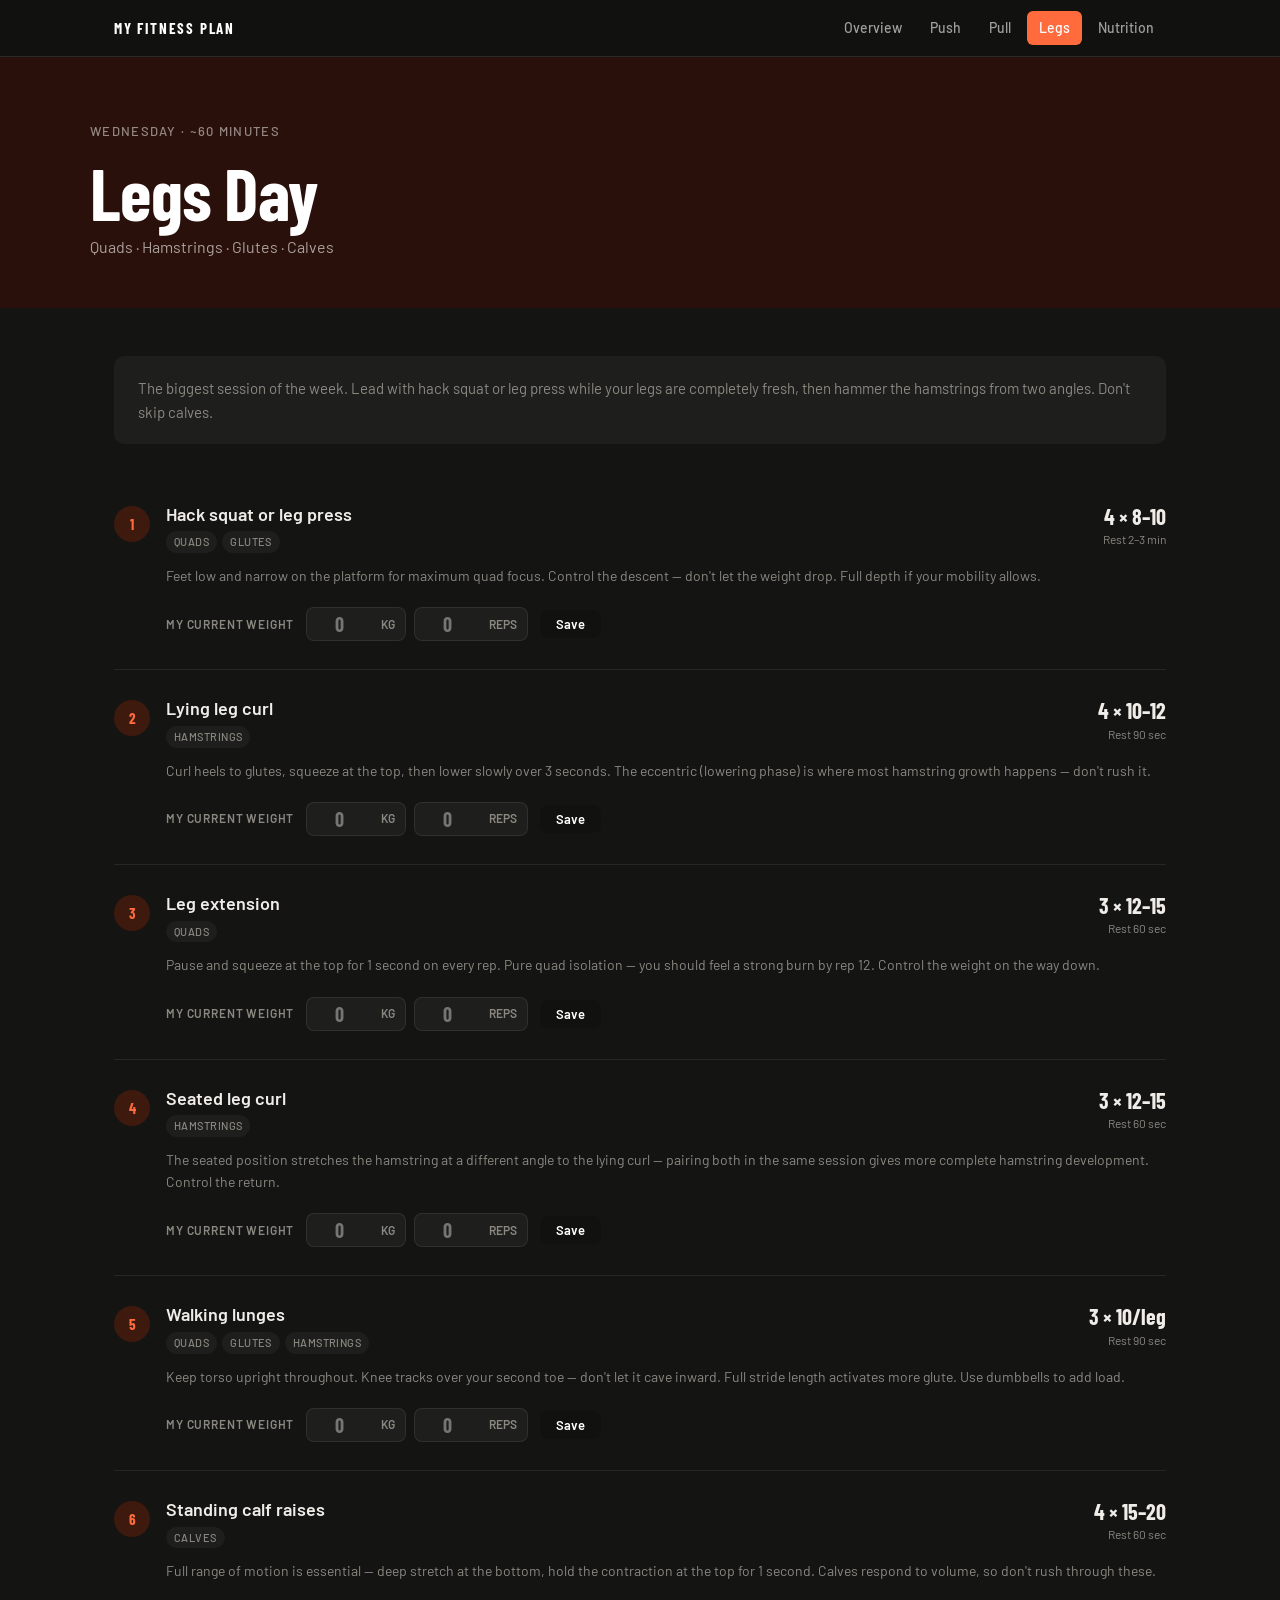
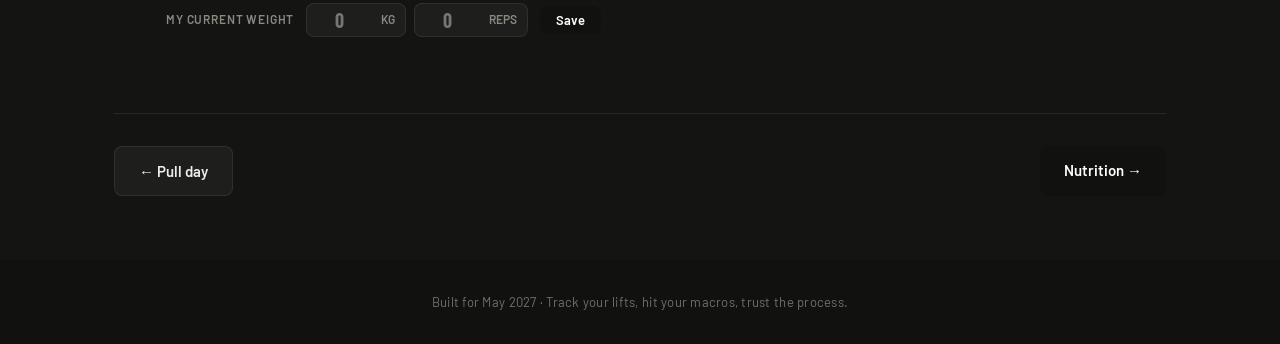
==== legs.html @ 2ee23603 "Add files via upload" ====
<!DOCTYPE html>
<html lang="en">
<head>
  <meta charset="UTF-8" />
  <meta name="viewport" content="width=device-width, initial-scale=1.0" />
  <title>Legs Day — Wednesday</title>
  <link rel="preconnect" href="https://fonts.googleapis.com" />
  <link rel="preconnect" href="https://fonts.gstatic.com" crossorigin />
  <link href="https://fonts.googleapis.com/css2?family=Barlow:wght@400;500;600&family=Barlow+Condensed:wght@600;700&display=swap" rel="stylesheet" />
  <link rel="stylesheet" href="style.css" />
</head>
<body>

  <nav class="nav">
    <div class="nav-inner">
      <span class="nav-logo">MY FITNESS PLAN</span>
      <div class="nav-links">
        <a href="index.html" class="nav-link">Overview</a>
        <a href="push.html" class="nav-link push">Push</a>
        <a href="pull.html" class="nav-link pull">Pull</a>
        <a href="legs.html" class="nav-link legs active">Legs</a>
        <a href="nutrition.html" class="nav-link">Nutrition</a>
      </div>
      <button class="hamburger" onclick="toggleMenu()" aria-label="Toggle menu">&#9776;</button>
    </div>
    <div class="mobile-menu" id="mobileMenu">
      <a href="index.html" class="mobile-link">Overview</a>
      <a href="push.html" class="mobile-link push">Push — Monday</a>
      <a href="pull.html" class="mobile-link pull">Pull — Tuesday</a>
      <a href="legs.html" class="mobile-link legs active">Legs — Wednesday</a>
      <a href="nutrition.html" class="mobile-link">Nutrition</a>
    </div>
  </nav>

  <header class="workout-hero workout-hero--legs">
    <div class="hero-inner">
      <p class="hero-eyebrow">Wednesday · ~60 minutes</p>
      <h1 class="hero-title">Legs Day</h1>
      <p class="hero-sub">Quads · Hamstrings · Glutes · Calves</p>
    </div>
  </header>

  <main class="main">
    <div class="workout-intro">
      <p>The biggest session of the week. Lead with hack squat or leg press while your legs are completely fresh, then hammer the hamstrings from two angles. Don't skip calves.</p>
    </div>

    <div class="exercise-list">

      <div class="exercise">
        <div class="exercise-header">
          <div class="ex-left">
            <span class="ex-num ex-num--legs">1</span>
            <div>
              <h3 class="ex-name">Hack squat or leg press</h3>
              <div class="ex-muscles">
                <span class="muscle-tag">quads</span>
                <span class="muscle-tag">glutes</span>
              </div>
            </div>
          </div>
          <div class="ex-sets-info">
            <span class="ex-sets">4 × 8–10</span>
            <span class="ex-rest">Rest 2–3 min</span>
          </div>
        </div>
        <p class="ex-tip">Feet low and narrow on the platform for maximum quad focus. Control the descent — don't let the weight drop. Full depth if your mobility allows.</p>
        <div class="ex-tracker">
          <label class="tracker-label">My current weight</label>
          <div class="tracker-inputs">
            <div class="tracker-field">
              <input type="number" class="tracker-input" id="legs-1-weight" placeholder="0" min="0" step="5" />
              <span class="tracker-unit">kg</span>
            </div>
            <div class="tracker-field">
              <input type="number" class="tracker-input" id="legs-1-reps" placeholder="0" min="0" max="20" />
              <span class="tracker-unit">reps</span>
            </div>
          </div>
          <button class="save-btn save-btn--legs" onclick="saveExercise('legs-1')">Save</button>
          <span class="save-confirm" id="legs-1-confirm">Saved ✓</span>
        </div>
      </div>

      <div class="exercise">
        <div class="exercise-header">
          <div class="ex-left">
            <span class="ex-num ex-num--legs">2</span>
            <div>
              <h3 class="ex-name">Lying leg curl</h3>
              <div class="ex-muscles">
                <span class="muscle-tag">hamstrings</span>
              </div>
            </div>
          </div>
          <div class="ex-sets-info">
            <span class="ex-sets">4 × 10–12</span>
            <span class="ex-rest">Rest 90 sec</span>
          </div>
        </div>
        <p class="ex-tip">Curl heels to glutes, squeeze at the top, then lower slowly over 3 seconds. The eccentric (lowering phase) is where most hamstring growth happens — don't rush it.</p>
        <div class="ex-tracker">
          <label class="tracker-label">My current weight</label>
          <div class="tracker-inputs">
            <div class="tracker-field">
              <input type="number" class="tracker-input" id="legs-2-weight" placeholder="0" min="0" step="2.5" />
              <span class="tracker-unit">kg</span>
            </div>
            <div class="tracker-field">
              <input type="number" class="tracker-input" id="legs-2-reps" placeholder="0" min="0" max="20" />
              <span class="tracker-unit">reps</span>
            </div>
          </div>
          <button class="save-btn save-btn--legs" onclick="saveExercise('legs-2')">Save</button>
          <span class="save-confirm" id="legs-2-confirm">Saved ✓</span>
        </div>
      </div>

      <div class="exercise">
        <div class="exercise-header">
          <div class="ex-left">
            <span class="ex-num ex-num--legs">3</span>
            <div>
              <h3 class="ex-name">Leg extension</h3>
              <div class="ex-muscles">
                <span class="muscle-tag">quads</span>
              </div>
            </div>
          </div>
          <div class="ex-sets-info">
            <span class="ex-sets">3 × 12–15</span>
            <span class="ex-rest">Rest 60 sec</span>
          </div>
        </div>
        <p class="ex-tip">Pause and squeeze at the top for 1 second on every rep. Pure quad isolation — you should feel a strong burn by rep 12. Control the weight on the way down.</p>
        <div class="ex-tracker">
          <label class="tracker-label">My current weight</label>
          <div class="tracker-inputs">
            <div class="tracker-field">
              <input type="number" class="tracker-input" id="legs-3-weight" placeholder="0" min="0" step="2.5" />
              <span class="tracker-unit">kg</span>
            </div>
            <div class="tracker-field">
              <input type="number" class="tracker-input" id="legs-3-reps" placeholder="0" min="0" max="20" />
              <span class="tracker-unit">reps</span>
            </div>
          </div>
          <button class="save-btn save-btn--legs" onclick="saveExercise('legs-3')">Save</button>
          <span class="save-confirm" id="legs-3-confirm">Saved ✓</span>
        </div>
      </div>

      <div class="exercise">
        <div class="exercise-header">
          <div class="ex-left">
            <span class="ex-num ex-num--legs">4</span>
            <div>
              <h3 class="ex-name">Seated leg curl</h3>
              <div class="ex-muscles">
                <span class="muscle-tag">hamstrings</span>
              </div>
            </div>
          </div>
          <div class="ex-sets-info">
            <span class="ex-sets">3 × 12–15</span>
            <span class="ex-rest">Rest 60 sec</span>
          </div>
        </div>
        <p class="ex-tip">The seated position stretches the hamstring at a different angle to the lying curl — pairing both in the same session gives more complete hamstring development. Control the return.</p>
        <div class="ex-tracker">
          <label class="tracker-label">My current weight</label>
          <div class="tracker-inputs">
            <div class="tracker-field">
              <input type="number" class="tracker-input" id="legs-4-weight" placeholder="0" min="0" step="2.5" />
              <span class="tracker-unit">kg</span>
            </div>
            <div class="tracker-field">
              <input type="number" class="tracker-input" id="legs-4-reps" placeholder="0" min="0" max="20" />
              <span class="tracker-unit">reps</span>
            </div>
          </div>
          <button class="save-btn save-btn--legs" onclick="saveExercise('legs-4')">Save</button>
          <span class="save-confirm" id="legs-4-confirm">Saved ✓</span>
        </div>
      </div>

      <div class="exercise">
        <div class="exercise-header">
          <div class="ex-left">
            <span class="ex-num ex-num--legs">5</span>
            <div>
              <h3 class="ex-name">Walking lunges</h3>
              <div class="ex-muscles">
                <span class="muscle-tag">quads</span>
                <span class="muscle-tag">glutes</span>
                <span class="muscle-tag">hamstrings</span>
              </div>
            </div>
          </div>
          <div class="ex-sets-info">
            <span class="ex-sets">3 × 10/leg</span>
            <span class="ex-rest">Rest 90 sec</span>
          </div>
        </div>
        <p class="ex-tip">Keep torso upright throughout. Knee tracks over your second toe — don't let it cave inward. Full stride length activates more glute. Use dumbbells to add load.</p>
        <div class="ex-tracker">
          <label class="tracker-label">My current weight</label>
          <div class="tracker-inputs">
            <div class="tracker-field">
              <input type="number" class="tracker-input" id="legs-5-weight" placeholder="0" min="0" step="2.5" />
              <span class="tracker-unit">kg</span>
            </div>
            <div class="tracker-field">
              <input type="number" class="tracker-input" id="legs-5-reps" placeholder="0" min="0" max="30" />
              <span class="tracker-unit">reps</span>
            </div>
          </div>
          <button class="save-btn save-btn--legs" onclick="saveExercise('legs-5')">Save</button>
          <span class="save-confirm" id="legs-5-confirm">Saved ✓</span>
        </div>
      </div>

      <div class="exercise">
        <div class="exercise-header">
          <div class="ex-left">
            <span class="ex-num ex-num--legs">6</span>
            <div>
              <h3 class="ex-name">Standing calf raises</h3>
              <div class="ex-muscles">
                <span class="muscle-tag">calves</span>
              </div>
            </div>
          </div>
          <div class="ex-sets-info">
            <span class="ex-sets">4 × 15–20</span>
            <span class="ex-rest">Rest 60 sec</span>
          </div>
        </div>
        <p class="ex-tip">Full range of motion is essential — deep stretch at the bottom, hold the contraction at the top for 1 second. Calves respond to volume, so don't rush through these.</p>
        <div class="ex-tracker">
          <label class="tracker-label">My current weight</label>
          <div class="tracker-inputs">
            <div class="tracker-field">
              <input type="number" class="tracker-input" id="legs-6-weight" placeholder="0" min="0" step="5" />
              <span class="tracker-unit">kg</span>
            </div>
            <div class="tracker-field">
              <input type="number" class="tracker-input" id="legs-6-reps" placeholder="0" min="0" max="30" />
              <span class="tracker-unit">reps</span>
            </div>
          </div>
          <button class="save-btn save-btn--legs" onclick="saveExercise('legs-6')">Save</button>
          <span class="save-confirm" id="legs-6-confirm">Saved ✓</span>
        </div>
      </div>

    </div>

    <div class="workout-nav">
      <a href="pull.html" class="wn-btn wn-btn--secondary">← Pull day</a>
      <a href="nutrition.html" class="wn-btn wn-btn--primary">Nutrition →</a>
    </div>

  </main>

  <footer class="footer">
    <p>Built for May 2027 · Track your lifts, hit your macros, trust the process.</p>
  </footer>

  <script src="script.js"></script>
</body>
</html>
---- style.css ----
/* ============================================
   TOKENS
   ============================================ */
:root {
  --push: #22C98A;
  --push-light: #0E3D2B;
  --push-dark: #16A370;
  --pull: #4DA6FF;
  --pull-light: #0D2540;
  --pull-dark: #2A7FD4;
  --legs: #FF6B3D;
  --legs-light: #3D1A0D;
  --legs-dark: #D94F22;
  --neutral: #111110;
  --neutral-mid: #3A3A38;
  --neutral-light: #1E1E1C;
  --border: rgba(255,255,255,0.08);
  --white: #141413;
  --text: #F0EDE8;
  --text-muted: #8A8880;
  --font-display: 'Barlow Condensed', sans-serif;
  --font-body: 'Barlow', sans-serif;
}

/* ============================================
   RESET & BASE
   ============================================ */
*, *::before, *::after { box-sizing: border-box; margin: 0; padding: 0; }

html { scroll-behavior: smooth; }

body {
  font-family: var(--font-body);
  font-size: 16px;
  line-height: 1.6;
  color: var(--text);
  background: var(--white);
  -webkit-font-smoothing: antialiased;
}

/* ============================================
   NAV
   ============================================ */
.nav {
  position: sticky;
  top: 0;
  z-index: 100;
  background: var(--neutral);
  border-bottom: 1px solid rgba(255,255,255,0.1);
}

.nav-inner {
  max-width: 1100px;
  margin: 0 auto;
  padding: 0 1.5rem;
  height: 56px;
  display: flex;
  align-items: center;
  justify-content: space-between;
}

.nav-logo {
  font-family: var(--font-display);
  font-size: 15px;
  font-weight: 700;
  letter-spacing: 0.12em;
  color: #fff;
  flex-shrink: 0;
}

.nav-links {
  display: flex;
  gap: 4px;
  align-items: center;
}

.nav-link {
  font-family: var(--font-body);
  font-size: 14px;
  font-weight: 500;
  color: rgba(255,255,255,0.6);
  text-decoration: none;
  padding: 6px 12px;
  border-radius: 6px;
  transition: color 0.15s, background 0.15s;
}

.nav-link:hover { color: #fff; background: rgba(255,255,255,0.1); }
.nav-link.active { color: #fff; background: rgba(255,255,255,0.15); }
.nav-link.push.active, .nav-link.push:hover { color: #fff; background: var(--push); }
.nav-link.pull.active, .nav-link.pull:hover { color: #fff; background: var(--pull); }
.nav-link.legs.active, .nav-link.legs:hover { color: #fff; background: var(--legs); }

.hamburger {
  display: none;
  background: none;
  border: none;
  color: #fff;
  font-size: 22px;
  cursor: pointer;
  padding: 4px 8px;
}

.mobile-menu {
  display: none;
  flex-direction: column;
  background: var(--neutral);
  border-top: 1px solid rgba(255,255,255,0.1);
  padding: 0.5rem 1rem;
}

.mobile-menu.open { display: flex; }

.mobile-link {
  font-size: 15px;
  font-weight: 500;
  color: rgba(255,255,255,0.7);
  text-decoration: none;
  padding: 10px 8px;
  border-bottom: 1px solid rgba(255,255,255,0.07);
  transition: color 0.15s;
}

.mobile-link:last-child { border-bottom: none; }
.mobile-link:hover, .mobile-link.active { color: #fff; }
.mobile-link.push.active { color: var(--push); }
.mobile-link.pull.active { color: var(--pull); }
.mobile-link.legs.active { color: var(--legs); }

/* ============================================
   HERO — HOME
   ============================================ */
.hero {
  background: var(--neutral);
  color: #fff;
  padding: 5rem 1.5rem 0;
}

.hero-inner {
  max-width: 1100px;
  margin: 0 auto;
}

.hero-eyebrow {
  font-size: 13px;
  font-weight: 500;
  letter-spacing: 0.1em;
  text-transform: uppercase;
  color: rgba(255,255,255,0.5);
  margin-bottom: 1rem;
}

.hero-title {
  font-family: var(--font-display);
  font-size: clamp(52px, 8vw, 96px);
  font-weight: 700;
  line-height: 0.95;
  letter-spacing: -0.01em;
  margin-bottom: 1rem;
}

.hero-title em {
  font-style: italic;
  color: var(--push);
}

.hero-sub {
  font-size: 18px;
  color: rgba(255,255,255,0.6);
  margin-bottom: 3rem;
}

.hero-stats {
  max-width: 1100px;
  margin: 0 auto;
  display: flex;
  align-items: stretch;
  border-top: 1px solid rgba(255,255,255,0.1);
  flex-wrap: wrap;
}

.hero-stat {
  padding: 1.5rem 2rem 1.5rem 0;
  display: flex;
  flex-direction: column;
  gap: 4px;
  flex: 1;
  min-width: 140px;
}

.hero-stat-divider {
  width: 1px;
  background: rgba(255,255,255,0.1);
  margin: 1rem 2rem 1rem 0;
}

.hero-stat-val {
  font-family: var(--font-display);
  font-size: 36px;
  font-weight: 700;
  color: #fff;
  line-height: 1;
}

.hero-stat-unit {
  font-size: 18px;
  font-weight: 600;
  color: rgba(255,255,255,0.5);
  margin-left: 2px;
}

.hero-stat-label {
  font-size: 12px;
  font-weight: 500;
  color: rgba(255,255,255,0.45);
  text-transform: uppercase;
  letter-spacing: 0.06em;
}

/* ============================================
   HERO — WORKOUT PAGES
   ============================================ */
.workout-hero {
  padding: 4rem 1.5rem 3rem;
  color: #fff;
}

.workout-hero--push { background: #0A2018; }
.workout-hero--pull { background: #0A1829; }
.workout-hero--legs { background: #2A100A; }
.workout-hero--nutrition { background: var(--neutral); }

.workout-hero .hero-inner { max-width: 1100px; margin: 0 auto; }
.workout-hero .hero-title { font-size: clamp(42px, 6vw, 72px); margin-bottom: 0.5rem; }
.workout-hero .hero-sub { margin-bottom: 0; font-size: 16px; }

/* ============================================
   MAIN LAYOUT
   ============================================ */
.main {
  max-width: 1100px;
  margin: 0 auto;
  padding: 3rem 1.5rem 4rem;
}

.section { margin-bottom: 4rem; }

.section-eyebrow {
  font-size: 12px;
  font-weight: 600;
  letter-spacing: 0.1em;
  text-transform: uppercase;
  color: var(--text-muted);
  margin-bottom: 0.5rem;
}

.section-title {
  font-family: var(--font-display);
  font-size: clamp(28px, 4vw, 40px);
  font-weight: 700;
  letter-spacing: -0.01em;
  margin-bottom: 2rem;
  color: var(--text);
}

/* ============================================
   PHASES
   ============================================ */
.phases {
  display: grid;
  grid-template-columns: repeat(auto-fit, minmax(240px, 1fr));
  gap: 16px;
}

.phase {
  border: 1px solid var(--border);
  border-radius: 12px;
  padding: 1.5rem;
  transition: box-shadow 0.2s;
}

.phase:hover { box-shadow: 0 4px 20px rgba(0,0,0,0.4); }

.phase--current {
  border-color: var(--push);
  border-width: 2px;
}

.phase-top {
  display: flex;
  align-items: center;
  justify-content: space-between;
  margin-bottom: 1rem;
}

.phase-num {
  font-family: var(--font-display);
  font-size: 13px;
  font-weight: 700;
  letter-spacing: 0.08em;
  color: var(--text-muted);
}

.phase-tag {
  font-size: 11px;
  font-weight: 600;
  padding: 3px 10px;
  border-radius: 999px;
  text-transform: uppercase;
  letter-spacing: 0.06em;
}

.phase-tag--recomp { background: var(--push-light); color: var(--push); }
.phase-tag--bulk { background: var(--pull-light); color: var(--pull); }
.phase-tag--cut { background: #3A2800; color: #FFB347; }
.phase-tag--peak { background: var(--legs-light); color: var(--legs); }

.phase-name {
  font-family: var(--font-display);
  font-size: 22px;
  font-weight: 700;
  margin-bottom: 4px;
}

.phase-dates {
  font-size: 12px;
  color: var(--text-muted);
  margin-bottom: 0.75rem;
}

.phase-desc {
  font-size: 14px;
  color: var(--text-muted);
  line-height: 1.55;
  margin-bottom: 1.25rem;
}

.phase-metrics {
  display: flex;
  gap: 12px;
  flex-wrap: wrap;
}

.phase-metric {
  display: flex;
  flex-direction: column;
}

.pm-val {
  font-family: var(--font-display);
  font-size: 18px;
  font-weight: 700;
  color: var(--text);
  line-height: 1.1;
}

.pm-label {
  font-size: 11px;
  color: var(--text-muted);
  text-transform: uppercase;
  letter-spacing: 0.05em;
}

/* ============================================
   SCHEDULE
   ============================================ */
.schedule {
  display: grid;
  grid-template-columns: repeat(7, 1fr);
  gap: 8px;
}

.schedule-day {
  border: 1px solid var(--border);
  border-radius: 10px;
  padding: 1rem 0.75rem;
  display: flex;
  flex-direction: column;
  gap: 4px;
  text-decoration: none;
  transition: transform 0.15s, box-shadow 0.15s;
}

a.schedule-day:hover {
  transform: translateY(-2px);
  box-shadow: 0 6px 20px rgba(0,0,0,0.1);
}

.schedule-day--push { border-color: var(--push); background: var(--push-light); }
.schedule-day--pull { border-color: var(--pull); background: var(--pull-light); }
.schedule-day--legs { border-color: var(--legs); background: var(--legs-light); }
.schedule-day--rest { background: var(--neutral-light); border: 1px solid var(--border); }

.sd-day {
  font-size: 10px;
  font-weight: 600;
  text-transform: uppercase;
  letter-spacing: 0.07em;
  color: var(--text-muted);
}

.sd-label {
  font-family: var(--font-display);
  font-size: 18px;
  font-weight: 700;
  color: var(--text);
}

.schedule-day--push .sd-label { color: var(--push); }
.schedule-day--pull .sd-label { color: var(--pull); }
.schedule-day--legs .sd-label { color: var(--legs); }

.sd-focus {
  font-size: 11px;
  color: var(--text-muted);
  line-height: 1.4;
}

.sd-arrow {
  font-size: 16px;
  color: var(--text-muted);
  margin-top: 4px;
}

/* ============================================
   RULES
   ============================================ */
.rules { display: flex; flex-direction: column; gap: 0; }

.rule {
  display: flex;
  gap: 1.25rem;
  align-items: flex-start;
  padding: 1.5rem 0;
  border-bottom: 1px solid var(--border);
}

.rule:last-child { border-bottom: none; }

.rule-num {
  font-family: var(--font-display);
  font-size: 32px;
  font-weight: 700;
  color: #2A2A28;
  line-height: 1;
  min-width: 40px;
}

.rule-title {
  font-size: 16px;
  font-weight: 600;
  margin-bottom: 4px;
}

.rule-desc {
  font-size: 14px;
  color: var(--text-muted);
  line-height: 1.6;
}

/* ============================================
   WORKOUT INTRO
   ============================================ */
.workout-intro {
  background: var(--neutral-light);
  border-radius: 10px;
  padding: 1.25rem 1.5rem;
  margin-bottom: 2rem;
  font-size: 15px;
  color: var(--text-muted);
  line-height: 1.6;
}

/* ============================================
   EXERCISE LIST
   ============================================ */
.exercise-list { display: flex; flex-direction: column; gap: 0; }

.exercise {
  border-bottom: 1px solid var(--border);
  padding: 1.75rem 0;
}

.exercise:last-child { border-bottom: none; }

.exercise-header {
  display: flex;
  justify-content: space-between;
  align-items: flex-start;
  gap: 1rem;
  margin-bottom: 0.75rem;
  flex-wrap: wrap;
}

.ex-left {
  display: flex;
  align-items: flex-start;
  gap: 1rem;
}

.ex-num {
  width: 36px;
  height: 36px;
  border-radius: 50%;
  display: flex;
  align-items: center;
  justify-content: center;
  font-family: var(--font-display);
  font-size: 15px;
  font-weight: 700;
  flex-shrink: 0;
  margin-top: 2px;
}

.ex-num--push { background: var(--push-light); color: var(--push); }
.ex-num--pull { background: var(--pull-light); color: var(--pull); }
.ex-num--legs { background: var(--legs-light); color: var(--legs); }

.ex-name {
  font-size: 18px;
  font-weight: 600;
  margin-bottom: 6px;
  line-height: 1.2;
}

.ex-muscles {
  display: flex;
  flex-wrap: wrap;
  gap: 5px;
}

.muscle-tag {
  font-size: 11px;
  font-weight: 500;
  background: var(--neutral-light);
  color: var(--text-muted);
  padding: 2px 8px;
  border-radius: 999px;
  text-transform: uppercase;
  letter-spacing: 0.04em;
}

.ex-sets-info {
  text-align: right;
  flex-shrink: 0;
}

.ex-sets {
  display: block;
  font-family: var(--font-display);
  font-size: 22px;
  font-weight: 700;
  color: var(--text);
  line-height: 1.1;
}

.ex-rest {
  display: block;
  font-size: 12px;
  color: var(--text-muted);
  margin-top: 2px;
}

.ex-tip {
  font-size: 14px;
  color: var(--text-muted);
  line-height: 1.6;
  margin-bottom: 1.25rem;
  padding-left: calc(36px + 1rem);
}

/* ============================================
   WEIGHT TRACKER
   ============================================ */
.ex-tracker {
  padding-left: calc(36px + 1rem);
  display: flex;
  align-items: center;
  gap: 12px;
  flex-wrap: wrap;
}

.tracker-label {
  font-size: 12px;
  font-weight: 600;
  text-transform: uppercase;
  letter-spacing: 0.07em;
  color: var(--text-muted);
}

.tracker-inputs {
  display: flex;
  gap: 8px;
}

.tracker-field {
  display: flex;
  align-items: center;
  gap: 4px;
  background: var(--neutral-light);
  border: 1px solid var(--border);
  border-radius: 8px;
  padding: 4px 10px;
}

.tracker-input {
  width: 60px;
  border: none;
  background: transparent;
  font-family: var(--font-display);
  font-size: 20px;
  font-weight: 700;
  color: var(--text);
  outline: none;
  text-align: center;
}

.tracker-input::-webkit-inner-spin-button,
.tracker-input::-webkit-outer-spin-button { opacity: 0; }

.tracker-unit {
  font-size: 12px;
  font-weight: 600;
  color: var(--text-muted);
  text-transform: uppercase;
}

.save-btn {
  padding: 6px 16px;
  background: var(--neutral);
  color: #fff;
  border: none;
  border-radius: 8px;
  font-family: var(--font-body);
  font-size: 13px;
  font-weight: 600;
  cursor: pointer;
  transition: background 0.15s, transform 0.1s;
}

.save-btn:hover { background: var(--push-dark); }
.save-btn:active { transform: scale(0.97); }
.save-btn--pull:hover { background: var(--pull-dark); }
.save-btn--legs:hover { background: var(--legs-dark); }

.save-confirm {
  font-size: 13px;
  font-weight: 600;
  color: var(--push);
  opacity: 0;
  transition: opacity 0.3s;
}

.save-confirm.visible { opacity: 1; }

/* ============================================
   WORKOUT NAV
   ============================================ */
.workout-nav {
  display: flex;
  gap: 12px;
  justify-content: space-between;
  margin-top: 3rem;
  padding-top: 2rem;
  border-top: 1px solid var(--border);
  flex-wrap: wrap;
}

.wn-btn {
  padding: 12px 24px;
  border-radius: 8px;
  font-size: 15px;
  font-weight: 600;
  text-decoration: none;
  transition: opacity 0.15s, transform 0.1s;
}

.wn-btn:hover { opacity: 0.85; transform: translateY(-1px); }
.wn-btn--secondary { background: var(--neutral-light); color: var(--text); border: 1px solid var(--border); }
.wn-btn--primary { background: var(--neutral); color: #fff; }
.wn-btn--pull { background: var(--pull); color: #fff; }
.wn-btn--legs { background: var(--legs); color: #fff; }

/* ============================================
   NUTRITION PAGE
   ============================================ */
.macro-grid {
  display: grid;
  grid-template-columns: repeat(auto-fit, minmax(200px, 1fr));
  gap: 12px;
  margin-bottom: 0;
}

.macro-card {
  border-radius: 12px;
  padding: 1.5rem;
  display: flex;
  flex-direction: column;
  gap: 4px;
}

.macro-card--calories { background: #0A0A09; color: #fff; border: 1px solid var(--border); }
.macro-card--protein { background: var(--push-light); color: var(--text); }
.macro-card--carbs { background: var(--pull-light); color: var(--text); }
.macro-card--fat { background: #3A2800; color: var(--text); }

.macro-rank {
  font-size: 11px;
  font-weight: 600;
  text-transform: uppercase;
  letter-spacing: 0.07em;
  opacity: 0.6;
}

.macro-val {
  font-family: var(--font-display);
  font-size: 40px;
  font-weight: 700;
  line-height: 1;
}

.macro-unit {
  font-size: 13px;
  font-weight: 600;
  text-transform: uppercase;
  letter-spacing: 0.06em;
  opacity: 0.7;
  margin-bottom: 8px;
}

.macro-desc { font-size: 13px; line-height: 1.55; opacity: 0.8; }

.meals { display: flex; flex-direction: column; gap: 0; }

.meal {
  display: grid;
  grid-template-columns: 160px 1fr;
  gap: 1.5rem;
  padding: 1.5rem 0;
  border-bottom: 1px solid var(--border);
  align-items: start;
}

.meal:last-child { border-bottom: none; }

.meal-time {
  font-size: 12px;
  font-weight: 600;
  text-transform: uppercase;
  letter-spacing: 0.07em;
  color: var(--text-muted);
  padding-top: 4px;
}

.meal-name {
  font-size: 17px;
  font-weight: 600;
  margin-bottom: 0.75rem;
}

.meal-foods { display: flex; flex-direction: column; gap: 0; }

.meal-food {
  display: flex;
  justify-content: space-between;
  align-items: baseline;
  padding: 5px 0;
  border-bottom: 1px solid var(--border);
  font-size: 14px;
  color: var(--text);
}

.meal-food:last-child { border-bottom: none; }

.food-macro {
  font-size: 12px;
  color: var(--text-muted);
  font-weight: 500;
  white-space: nowrap;
  margin-left: 12px;
}

.meal-totals {
  margin-top: 0.75rem;
  font-size: 13px;
  font-weight: 600;
  color: var(--text-muted);
  background: var(--neutral-light);
  padding: 6px 10px;
  border-radius: 6px;
  display: inline-block;
}

/* ============================================
   FOOTER
   ============================================ */
.footer {
  background: var(--neutral);
  color: rgba(255,255,255,0.4);
  text-align: center;
  padding: 2rem 1.5rem;
  font-size: 13px;
  letter-spacing: 0.02em;
}

/* ============================================
   RESPONSIVE
   ============================================ */
@media (max-width: 768px) {
  .nav-links { display: none; }
  .hamburger { display: block; }

  .hero { padding: 3rem 1.25rem 0; }
  .hero-stats { flex-wrap: wrap; }
  .hero-stat { min-width: 120px; padding: 1.25rem 1rem 1.25rem 0; }
  .hero-stat-divider { display: none; }

  .schedule {
    grid-template-columns: repeat(3, 1fr);
  }

  .phases { grid-template-columns: 1fr; }

  .ex-tip { padding-left: 0; }
  .ex-tracker { padding-left: 0; }

  .meal {
    grid-template-columns: 1fr;
    gap: 0.5rem;
  }

  .meal-time {
    font-size: 11px;
    padding-top: 0;
  }

  .workout-nav { flex-direction: column; }
  .wn-btn { text-align: center; }
}

@media (max-width: 500px) {
  .schedule { grid-template-columns: repeat(2, 1fr); }
  .hero-stat-val { font-size: 28px; }
  .macro-grid { grid-template-columns: 1fr 1fr; }
}

@media (prefers-reduced-motion: reduce) {
  *, *::before, *::after { transition: none !important; animation: none !important; }
}
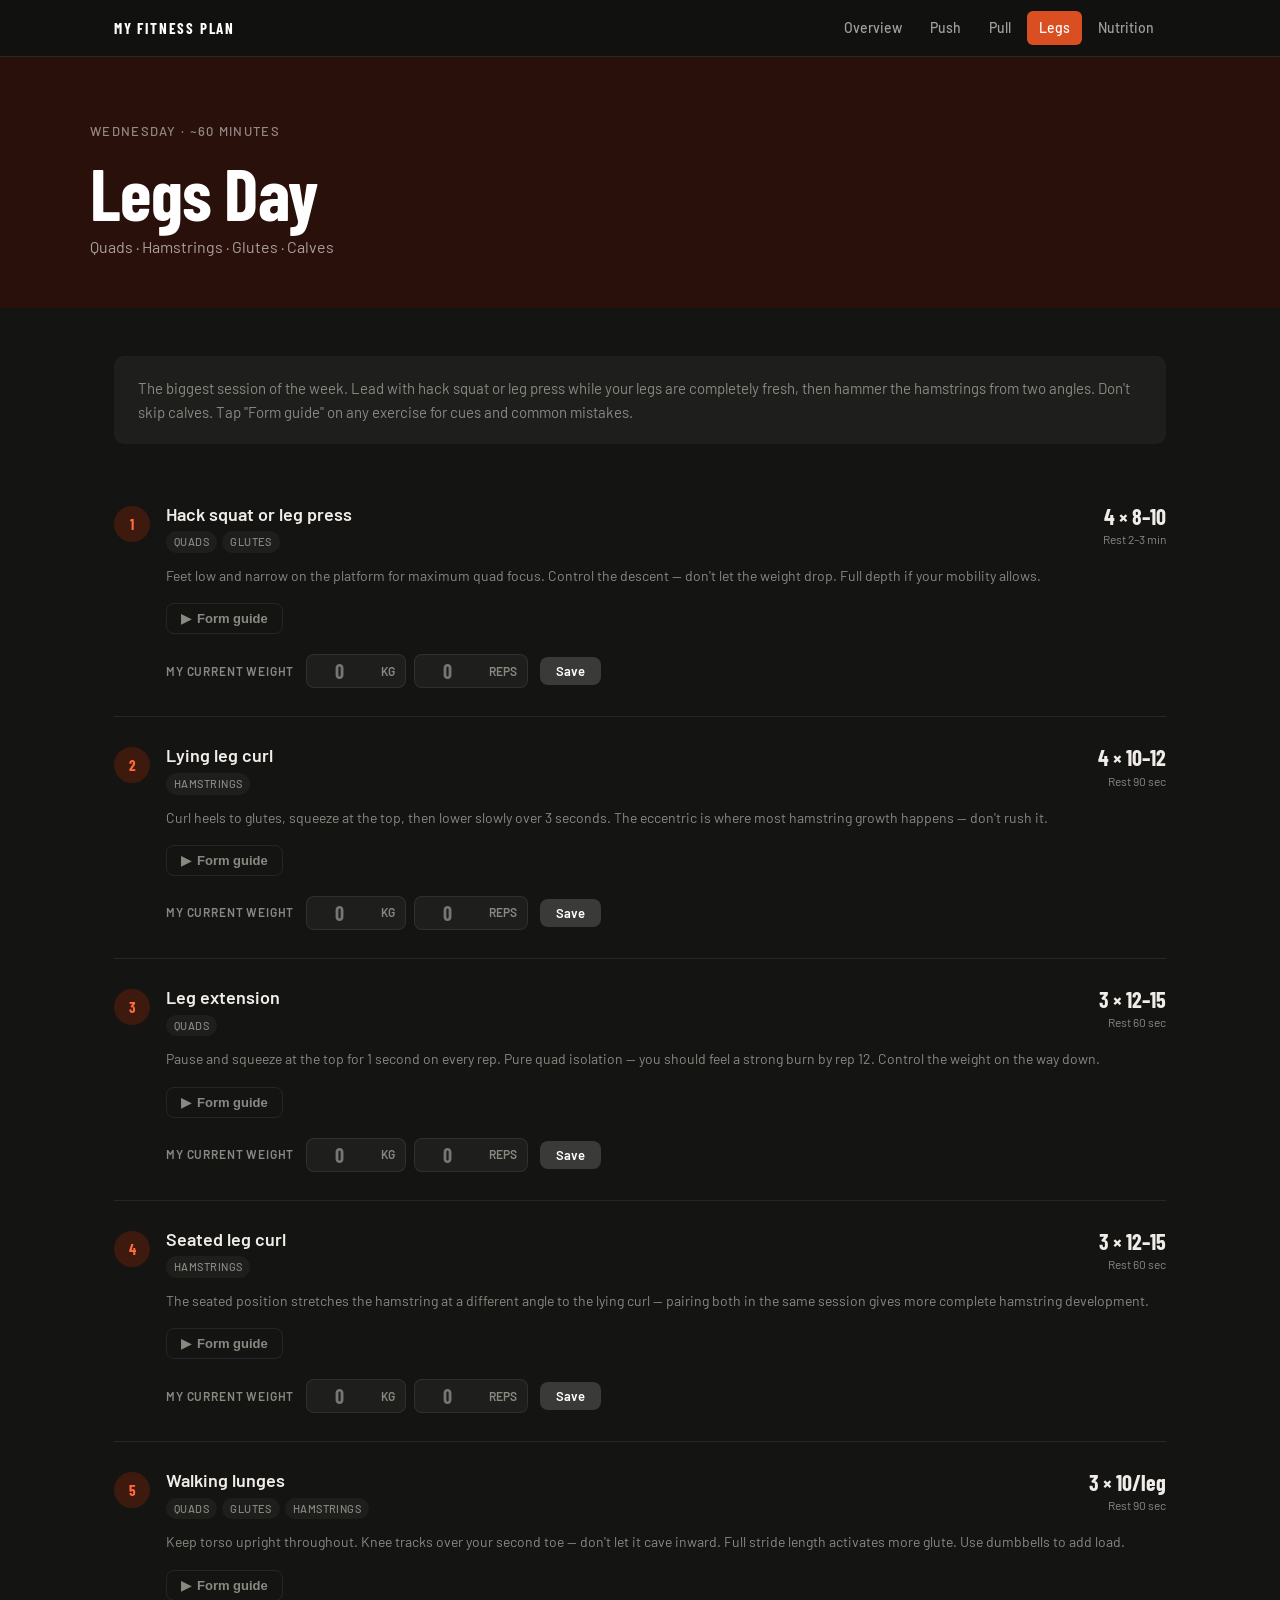
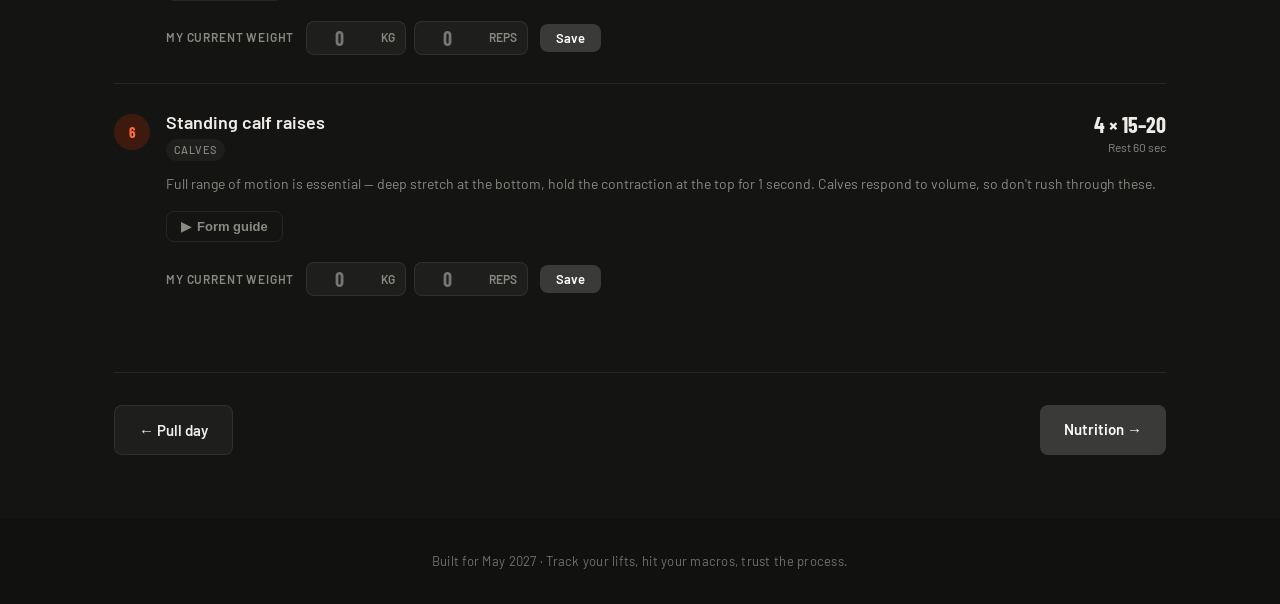
==== commit b40330b0: "Add files via upload" ====
--- a/legs.html
+++ b/legs.html
@@ -10,7 +10,6 @@
   <link rel="stylesheet" href="style.css" />
 </head>
 <body>
-
   <nav class="nav">
     <div class="nav-inner">
       <span class="nav-logo">MY FITNESS PLAN</span>
@@ -42,7 +41,7 @@
 
   <main class="main">
     <div class="workout-intro">
-      <p>The biggest session of the week. Lead with hack squat or leg press while your legs are completely fresh, then hammer the hamstrings from two angles. Don't skip calves.</p>
+      <p>The biggest session of the week. Lead with hack squat or leg press while your legs are completely fresh, then hammer the hamstrings from two angles. Don't skip calves. Tap "Form guide" on any exercise for cues and common mistakes.</p>
     </div>
 
     <div class="exercise-list">
@@ -53,29 +52,27 @@
             <span class="ex-num ex-num--legs">1</span>
             <div>
               <h3 class="ex-name">Hack squat or leg press</h3>
-              <div class="ex-muscles">
-                <span class="muscle-tag">quads</span>
-                <span class="muscle-tag">glutes</span>
-              </div>
-            </div>
-          </div>
-          <div class="ex-sets-info">
-            <span class="ex-sets">4 × 8–10</span>
-            <span class="ex-rest">Rest 2–3 min</span>
-          </div>
+              <div class="ex-muscles"><span class="muscle-tag">quads</span><span class="muscle-tag">glutes</span></div>
+            </div>
+          </div>
+          <div class="ex-sets-info"><span class="ex-sets">4 × 8–10</span><span class="ex-rest">Rest 2–3 min</span></div>
         </div>
         <p class="ex-tip">Feet low and narrow on the platform for maximum quad focus. Control the descent — don't let the weight drop. Full depth if your mobility allows.</p>
-        <div class="ex-tracker">
-          <label class="tracker-label">My current weight</label>
-          <div class="tracker-inputs">
-            <div class="tracker-field">
-              <input type="number" class="tracker-input" id="legs-1-weight" placeholder="0" min="0" step="5" />
-              <span class="tracker-unit">kg</span>
-            </div>
-            <div class="tracker-field">
-              <input type="number" class="tracker-input" id="legs-1-reps" placeholder="0" min="0" max="20" />
-              <span class="tracker-unit">reps</span>
-            </div>
+        <div class="form-guide">
+          <button class="form-toggle" id="btn-legs-1" onclick="toggleForm('legs-1')"><span class="arrow">▶</span> Form guide</button>
+          <div class="form-details" id="form-legs-1">
+            <div class="form-grid">
+              <div class="form-col"><p class="form-col-label">Setup</p><ul class="form-cue-list"><li>Feet low and narrow for quad focus</li><li>Back flat against the pad</li><li>Unlock safety handles before lowering</li><li>Toes slightly pointed out — 15–30°</li></ul></div>
+              <div class="form-col"><p class="form-col-label">Execution cues</p><ul class="form-cue-list"><li>Lower slowly — 3 seconds down</li><li>Aim for thighs parallel or below</li><li>Drive through the full foot on the way up</li><li>Don't lock knees fully at the top</li></ul></div>
+              <div class="form-col"><p class="form-col-label">Common mistakes</p><ul class="form-cue-list form-mistake-list"><li>Knees caving inward — push them out</li><li>Lower back peeling off the pad</li><li>Cutting depth short</li><li>Locking safeties before completing the set</li></ul></div>
+            </div>
+          </div>
+        </div>
+        <div class="ex-tracker">
+          <label class="tracker-label">My current weight</label>
+          <div class="tracker-inputs">
+            <div class="tracker-field"><input type="number" class="tracker-input" id="legs-1-weight" placeholder="0" min="0" step="5" /><span class="tracker-unit">kg</span></div>
+            <div class="tracker-field"><input type="number" class="tracker-input" id="legs-1-reps" placeholder="0" min="0" max="20" /><span class="tracker-unit">reps</span></div>
           </div>
           <button class="save-btn save-btn--legs" onclick="saveExercise('legs-1')">Save</button>
           <span class="save-confirm" id="legs-1-confirm">Saved ✓</span>
@@ -88,28 +85,27 @@
             <span class="ex-num ex-num--legs">2</span>
             <div>
               <h3 class="ex-name">Lying leg curl</h3>
-              <div class="ex-muscles">
-                <span class="muscle-tag">hamstrings</span>
-              </div>
-            </div>
-          </div>
-          <div class="ex-sets-info">
-            <span class="ex-sets">4 × 10–12</span>
-            <span class="ex-rest">Rest 90 sec</span>
-          </div>
-        </div>
-        <p class="ex-tip">Curl heels to glutes, squeeze at the top, then lower slowly over 3 seconds. The eccentric (lowering phase) is where most hamstring growth happens — don't rush it.</p>
-        <div class="ex-tracker">
-          <label class="tracker-label">My current weight</label>
-          <div class="tracker-inputs">
-            <div class="tracker-field">
-              <input type="number" class="tracker-input" id="legs-2-weight" placeholder="0" min="0" step="2.5" />
-              <span class="tracker-unit">kg</span>
-            </div>
-            <div class="tracker-field">
-              <input type="number" class="tracker-input" id="legs-2-reps" placeholder="0" min="0" max="20" />
-              <span class="tracker-unit">reps</span>
-            </div>
+              <div class="ex-muscles"><span class="muscle-tag">hamstrings</span></div>
+            </div>
+          </div>
+          <div class="ex-sets-info"><span class="ex-sets">4 × 10–12</span><span class="ex-rest">Rest 90 sec</span></div>
+        </div>
+        <p class="ex-tip">Curl heels to glutes, squeeze at the top, then lower slowly over 3 seconds. The eccentric is where most hamstring growth happens — don't rush it.</p>
+        <div class="form-guide">
+          <button class="form-toggle" id="btn-legs-2" onclick="toggleForm('legs-2')"><span class="arrow">▶</span> Form guide</button>
+          <div class="form-details" id="form-legs-2">
+            <div class="form-grid">
+              <div class="form-col"><p class="form-col-label">Setup</p><ul class="form-cue-list"><li>Adjust pad so it sits just above the heels</li><li>Lie face down, hips flat on the bench</li><li>Hold handles lightly for stability</li></ul></div>
+              <div class="form-col"><p class="form-col-label">Execution cues</p><ul class="form-cue-list"><li>Curl heels toward glutes smoothly</li><li>Squeeze hard at the top — pause 1 second</li><li>Lower over 3 seconds — don't let it drop</li><li>Hips stay flat — don't lift them to assist</li></ul></div>
+              <div class="form-col"><p class="form-col-label">Common mistakes</p><ul class="form-cue-list form-mistake-list"><li>Hips rising off the bench to help the curl</li><li>Dropping the weight quickly on descent</li><li>Pad positioned too high or too low</li></ul></div>
+            </div>
+          </div>
+        </div>
+        <div class="ex-tracker">
+          <label class="tracker-label">My current weight</label>
+          <div class="tracker-inputs">
+            <div class="tracker-field"><input type="number" class="tracker-input" id="legs-2-weight" placeholder="0" min="0" step="2.5" /><span class="tracker-unit">kg</span></div>
+            <div class="tracker-field"><input type="number" class="tracker-input" id="legs-2-reps" placeholder="0" min="0" max="20" /><span class="tracker-unit">reps</span></div>
           </div>
           <button class="save-btn save-btn--legs" onclick="saveExercise('legs-2')">Save</button>
           <span class="save-confirm" id="legs-2-confirm">Saved ✓</span>
@@ -122,28 +118,27 @@
             <span class="ex-num ex-num--legs">3</span>
             <div>
               <h3 class="ex-name">Leg extension</h3>
-              <div class="ex-muscles">
-                <span class="muscle-tag">quads</span>
-              </div>
-            </div>
-          </div>
-          <div class="ex-sets-info">
-            <span class="ex-sets">3 × 12–15</span>
-            <span class="ex-rest">Rest 60 sec</span>
-          </div>
+              <div class="ex-muscles"><span class="muscle-tag">quads</span></div>
+            </div>
+          </div>
+          <div class="ex-sets-info"><span class="ex-sets">3 × 12–15</span><span class="ex-rest">Rest 60 sec</span></div>
         </div>
         <p class="ex-tip">Pause and squeeze at the top for 1 second on every rep. Pure quad isolation — you should feel a strong burn by rep 12. Control the weight on the way down.</p>
-        <div class="ex-tracker">
-          <label class="tracker-label">My current weight</label>
-          <div class="tracker-inputs">
-            <div class="tracker-field">
-              <input type="number" class="tracker-input" id="legs-3-weight" placeholder="0" min="0" step="2.5" />
-              <span class="tracker-unit">kg</span>
-            </div>
-            <div class="tracker-field">
-              <input type="number" class="tracker-input" id="legs-3-reps" placeholder="0" min="0" max="20" />
-              <span class="tracker-unit">reps</span>
-            </div>
+        <div class="form-guide">
+          <button class="form-toggle" id="btn-legs-3" onclick="toggleForm('legs-3')"><span class="arrow">▶</span> Form guide</button>
+          <div class="form-details" id="form-legs-3">
+            <div class="form-grid">
+              <div class="form-col"><p class="form-col-label">Setup</p><ul class="form-cue-list"><li>Adjust seat so knees are at the edge of the seat</li><li>Pad rests on lower shin, just above ankles</li><li>Sit upright, grip handles</li></ul></div>
+              <div class="form-col"><p class="form-col-label">Execution cues</p><ul class="form-cue-list"><li>Extend fully — squeeze quads hard at the top</li><li>Pause for 1 second at full extension</li><li>Lower slowly — 2–3 seconds</li><li>Don't let the stack touch between reps</li></ul></div>
+              <div class="form-col"><p class="form-col-label">Common mistakes</p><ul class="form-cue-list form-mistake-list"><li>Not reaching full extension at the top</li><li>Swinging or using momentum</li><li>Seat adjusted too far back — knee stress</li></ul></div>
+            </div>
+          </div>
+        </div>
+        <div class="ex-tracker">
+          <label class="tracker-label">My current weight</label>
+          <div class="tracker-inputs">
+            <div class="tracker-field"><input type="number" class="tracker-input" id="legs-3-weight" placeholder="0" min="0" step="2.5" /><span class="tracker-unit">kg</span></div>
+            <div class="tracker-field"><input type="number" class="tracker-input" id="legs-3-reps" placeholder="0" min="0" max="20" /><span class="tracker-unit">reps</span></div>
           </div>
           <button class="save-btn save-btn--legs" onclick="saveExercise('legs-3')">Save</button>
           <span class="save-confirm" id="legs-3-confirm">Saved ✓</span>
@@ -156,28 +151,27 @@
             <span class="ex-num ex-num--legs">4</span>
             <div>
               <h3 class="ex-name">Seated leg curl</h3>
-              <div class="ex-muscles">
-                <span class="muscle-tag">hamstrings</span>
-              </div>
-            </div>
-          </div>
-          <div class="ex-sets-info">
-            <span class="ex-sets">3 × 12–15</span>
-            <span class="ex-rest">Rest 60 sec</span>
-          </div>
-        </div>
-        <p class="ex-tip">The seated position stretches the hamstring at a different angle to the lying curl — pairing both in the same session gives more complete hamstring development. Control the return.</p>
-        <div class="ex-tracker">
-          <label class="tracker-label">My current weight</label>
-          <div class="tracker-inputs">
-            <div class="tracker-field">
-              <input type="number" class="tracker-input" id="legs-4-weight" placeholder="0" min="0" step="2.5" />
-              <span class="tracker-unit">kg</span>
-            </div>
-            <div class="tracker-field">
-              <input type="number" class="tracker-input" id="legs-4-reps" placeholder="0" min="0" max="20" />
-              <span class="tracker-unit">reps</span>
-            </div>
+              <div class="ex-muscles"><span class="muscle-tag">hamstrings</span></div>
+            </div>
+          </div>
+          <div class="ex-sets-info"><span class="ex-sets">3 × 12–15</span><span class="ex-rest">Rest 60 sec</span></div>
+        </div>
+        <p class="ex-tip">The seated position stretches the hamstring at a different angle to the lying curl — pairing both in the same session gives more complete hamstring development.</p>
+        <div class="form-guide">
+          <button class="form-toggle" id="btn-legs-4" onclick="toggleForm('legs-4')"><span class="arrow">▶</span> Form guide</button>
+          <div class="form-details" id="form-legs-4">
+            <div class="form-grid">
+              <div class="form-col"><p class="form-col-label">Setup</p><ul class="form-cue-list"><li>Adjust back pad so knees sit just off the seat edge</li><li>Top pad rests on lower quads</li><li>Feet flexed, toes pointing up</li></ul></div>
+              <div class="form-col"><p class="form-col-label">Execution cues</p><ul class="form-cue-list"><li>Curl as far as the machine allows</li><li>Squeeze at full contraction</li><li>Lower slowly — 3 seconds</li><li>Feel the hamstring stretch on the return</li></ul></div>
+              <div class="form-col"><p class="form-col-label">Common mistakes</p><ul class="form-cue-list form-mistake-list"><li>Not curling through full range of motion</li><li>Lifting hips off the seat during the curl</li><li>Going too heavy — ruins control</li></ul></div>
+            </div>
+          </div>
+        </div>
+        <div class="ex-tracker">
+          <label class="tracker-label">My current weight</label>
+          <div class="tracker-inputs">
+            <div class="tracker-field"><input type="number" class="tracker-input" id="legs-4-weight" placeholder="0" min="0" step="2.5" /><span class="tracker-unit">kg</span></div>
+            <div class="tracker-field"><input type="number" class="tracker-input" id="legs-4-reps" placeholder="0" min="0" max="20" /><span class="tracker-unit">reps</span></div>
           </div>
           <button class="save-btn save-btn--legs" onclick="saveExercise('legs-4')">Save</button>
           <span class="save-confirm" id="legs-4-confirm">Saved ✓</span>
@@ -190,30 +184,27 @@
             <span class="ex-num ex-num--legs">5</span>
             <div>
               <h3 class="ex-name">Walking lunges</h3>
-              <div class="ex-muscles">
-                <span class="muscle-tag">quads</span>
-                <span class="muscle-tag">glutes</span>
-                <span class="muscle-tag">hamstrings</span>
-              </div>
-            </div>
-          </div>
-          <div class="ex-sets-info">
-            <span class="ex-sets">3 × 10/leg</span>
-            <span class="ex-rest">Rest 90 sec</span>
-          </div>
+              <div class="ex-muscles"><span class="muscle-tag">quads</span><span class="muscle-tag">glutes</span><span class="muscle-tag">hamstrings</span></div>
+            </div>
+          </div>
+          <div class="ex-sets-info"><span class="ex-sets">3 × 10/leg</span><span class="ex-rest">Rest 90 sec</span></div>
         </div>
         <p class="ex-tip">Keep torso upright throughout. Knee tracks over your second toe — don't let it cave inward. Full stride length activates more glute. Use dumbbells to add load.</p>
-        <div class="ex-tracker">
-          <label class="tracker-label">My current weight</label>
-          <div class="tracker-inputs">
-            <div class="tracker-field">
-              <input type="number" class="tracker-input" id="legs-5-weight" placeholder="0" min="0" step="2.5" />
-              <span class="tracker-unit">kg</span>
-            </div>
-            <div class="tracker-field">
-              <input type="number" class="tracker-input" id="legs-5-reps" placeholder="0" min="0" max="30" />
-              <span class="tracker-unit">reps</span>
-            </div>
+        <div class="form-guide">
+          <button class="form-toggle" id="btn-legs-5" onclick="toggleForm('legs-5')"><span class="arrow">▶</span> Form guide</button>
+          <div class="form-details" id="form-legs-5">
+            <div class="form-grid">
+              <div class="form-col"><p class="form-col-label">Setup</p><ul class="form-cue-list"><li>Stand tall, core braced</li><li>Dumbbells at sides if adding load</li><li>Take a long stride forward</li></ul></div>
+              <div class="form-col"><p class="form-col-label">Execution cues</p><ul class="form-cue-list"><li>Keep torso upright — don't lean forward</li><li>Front knee tracks over second toe</li><li>Lower back knee toward floor — 1–2 inches off</li><li>Drive through front heel to step forward</li></ul></div>
+              <div class="form-col"><p class="form-col-label">Common mistakes</p><ul class="form-cue-list form-mistake-list"><li>Front knee caving inward</li><li>Torso leaning too far forward</li><li>Short stride — limits glute activation</li><li>Back knee slamming the floor</li></ul></div>
+            </div>
+          </div>
+        </div>
+        <div class="ex-tracker">
+          <label class="tracker-label">My current weight</label>
+          <div class="tracker-inputs">
+            <div class="tracker-field"><input type="number" class="tracker-input" id="legs-5-weight" placeholder="0" min="0" step="2.5" /><span class="tracker-unit">kg</span></div>
+            <div class="tracker-field"><input type="number" class="tracker-input" id="legs-5-reps" placeholder="0" min="0" max="30" /><span class="tracker-unit">reps</span></div>
           </div>
           <button class="save-btn save-btn--legs" onclick="saveExercise('legs-5')">Save</button>
           <span class="save-confirm" id="legs-5-confirm">Saved ✓</span>
@@ -226,28 +217,27 @@
             <span class="ex-num ex-num--legs">6</span>
             <div>
               <h3 class="ex-name">Standing calf raises</h3>
-              <div class="ex-muscles">
-                <span class="muscle-tag">calves</span>
-              </div>
-            </div>
-          </div>
-          <div class="ex-sets-info">
-            <span class="ex-sets">4 × 15–20</span>
-            <span class="ex-rest">Rest 60 sec</span>
-          </div>
+              <div class="ex-muscles"><span class="muscle-tag">calves</span></div>
+            </div>
+          </div>
+          <div class="ex-sets-info"><span class="ex-sets">4 × 15–20</span><span class="ex-rest">Rest 60 sec</span></div>
         </div>
         <p class="ex-tip">Full range of motion is essential — deep stretch at the bottom, hold the contraction at the top for 1 second. Calves respond to volume, so don't rush through these.</p>
-        <div class="ex-tracker">
-          <label class="tracker-label">My current weight</label>
-          <div class="tracker-inputs">
-            <div class="tracker-field">
-              <input type="number" class="tracker-input" id="legs-6-weight" placeholder="0" min="0" step="5" />
-              <span class="tracker-unit">kg</span>
-            </div>
-            <div class="tracker-field">
-              <input type="number" class="tracker-input" id="legs-6-reps" placeholder="0" min="0" max="30" />
-              <span class="tracker-unit">reps</span>
-            </div>
+        <div class="form-guide">
+          <button class="form-toggle" id="btn-legs-6" onclick="toggleForm('legs-6')"><span class="arrow">▶</span> Form guide</button>
+          <div class="form-details" id="form-legs-6">
+            <div class="form-grid">
+              <div class="form-col"><p class="form-col-label">Setup</p><ul class="form-cue-list"><li>Stand on edge of a step or plate if available</li><li>Balls of feet on the edge — heels hanging</li><li>Hold something stable for balance</li></ul></div>
+              <div class="form-col"><p class="form-col-label">Execution cues</p><ul class="form-cue-list"><li>Lower heels below the step level — full stretch</li><li>Raise up onto tiptoes as high as possible</li><li>Hold the contraction at the top for 1 second</li><li>Slow and controlled throughout</li></ul></div>
+              <div class="form-col"><p class="form-col-label">Common mistakes</p><ul class="form-cue-list form-mistake-list"><li>Bouncing at the bottom — lose the stretch</li><li>Not achieving full range — partial reps</li><li>Going too fast — calves need slow controlled reps</li></ul></div>
+            </div>
+          </div>
+        </div>
+        <div class="ex-tracker">
+          <label class="tracker-label">My current weight</label>
+          <div class="tracker-inputs">
+            <div class="tracker-field"><input type="number" class="tracker-input" id="legs-6-weight" placeholder="0" min="0" step="5" /><span class="tracker-unit">kg</span></div>
+            <div class="tracker-field"><input type="number" class="tracker-input" id="legs-6-reps" placeholder="0" min="0" max="30" /><span class="tracker-unit">reps</span></div>
           </div>
           <button class="save-btn save-btn--legs" onclick="saveExercise('legs-6')">Save</button>
           <span class="save-confirm" id="legs-6-confirm">Saved ✓</span>
@@ -260,13 +250,9 @@
       <a href="pull.html" class="wn-btn wn-btn--secondary">← Pull day</a>
       <a href="nutrition.html" class="wn-btn wn-btn--primary">Nutrition →</a>
     </div>
-
   </main>
 
-  <footer class="footer">
-    <p>Built for May 2027 · Track your lifts, hit your macros, trust the process.</p>
-  </footer>
-
+  <footer class="footer"><p>Built for May 2027 · Track your lifts, hit your macros, trust the process.</p></footer>
   <script src="script.js"></script>
 </body>
 </html>
--- a/style.css
+++ b/style.css
@@ -1,6 +1,3 @@
-/* ============================================
-   TOKENS
-   ============================================ */
 :root {
   --push: #22C98A;
   --push-light: #0E3D2B;
@@ -22,828 +19,205 @@
   --font-body: 'Barlow', sans-serif;
 }
 
-/* ============================================
-   RESET & BASE
-   ============================================ */
 *, *::before, *::after { box-sizing: border-box; margin: 0; padding: 0; }
-
 html { scroll-behavior: smooth; }
-
-body {
-  font-family: var(--font-body);
-  font-size: 16px;
-  line-height: 1.6;
-  color: var(--text);
-  background: var(--white);
-  -webkit-font-smoothing: antialiased;
-}
-
-/* ============================================
-   NAV
-   ============================================ */
-.nav {
-  position: sticky;
-  top: 0;
-  z-index: 100;
-  background: var(--neutral);
-  border-bottom: 1px solid rgba(255,255,255,0.1);
-}
-
-.nav-inner {
-  max-width: 1100px;
-  margin: 0 auto;
-  padding: 0 1.5rem;
-  height: 56px;
-  display: flex;
-  align-items: center;
-  justify-content: space-between;
-}
-
-.nav-logo {
-  font-family: var(--font-display);
-  font-size: 15px;
-  font-weight: 700;
-  letter-spacing: 0.12em;
-  color: #fff;
-  flex-shrink: 0;
-}
-
-.nav-links {
-  display: flex;
-  gap: 4px;
-  align-items: center;
-}
-
-.nav-link {
-  font-family: var(--font-body);
-  font-size: 14px;
-  font-weight: 500;
-  color: rgba(255,255,255,0.6);
-  text-decoration: none;
-  padding: 6px 12px;
-  border-radius: 6px;
-  transition: color 0.15s, background 0.15s;
-}
-
+body { font-family: var(--font-body); font-size: 16px; line-height: 1.6; color: var(--text); background: var(--white); -webkit-font-smoothing: antialiased; }
+
+.nav { position: sticky; top: 0; z-index: 100; background: var(--neutral); border-bottom: 1px solid rgba(255,255,255,0.1); }
+.nav-inner { max-width: 1100px; margin: 0 auto; padding: 0 1.5rem; height: 56px; display: flex; align-items: center; justify-content: space-between; }
+.nav-logo { font-family: var(--font-display); font-size: 15px; font-weight: 700; letter-spacing: 0.12em; color: #fff; flex-shrink: 0; }
+.nav-links { display: flex; gap: 4px; align-items: center; }
+.nav-link { font-family: var(--font-body); font-size: 14px; font-weight: 500; color: rgba(255,255,255,0.6); text-decoration: none; padding: 6px 12px; border-radius: 6px; transition: color 0.15s, background 0.15s; }
 .nav-link:hover { color: #fff; background: rgba(255,255,255,0.1); }
 .nav-link.active { color: #fff; background: rgba(255,255,255,0.15); }
-.nav-link.push.active, .nav-link.push:hover { color: #fff; background: var(--push); }
-.nav-link.pull.active, .nav-link.pull:hover { color: #fff; background: var(--pull); }
-.nav-link.legs.active, .nav-link.legs:hover { color: #fff; background: var(--legs); }
-
-.hamburger {
-  display: none;
-  background: none;
-  border: none;
-  color: #fff;
-  font-size: 22px;
-  cursor: pointer;
-  padding: 4px 8px;
-}
-
-.mobile-menu {
-  display: none;
-  flex-direction: column;
-  background: var(--neutral);
-  border-top: 1px solid rgba(255,255,255,0.1);
-  padding: 0.5rem 1rem;
-}
-
+.nav-link.push.active, .nav-link.push:hover { color: #fff; background: var(--push-dark); }
+.nav-link.pull.active, .nav-link.pull:hover { color: #fff; background: var(--pull-dark); }
+.nav-link.legs.active, .nav-link.legs:hover { color: #fff; background: var(--legs-dark); }
+.hamburger { display: none; background: none; border: none; color: #fff; font-size: 22px; cursor: pointer; padding: 4px 8px; }
+.mobile-menu { display: none; flex-direction: column; background: var(--neutral); border-top: 1px solid rgba(255,255,255,0.1); padding: 0.5rem 1rem; }
 .mobile-menu.open { display: flex; }
-
-.mobile-link {
-  font-size: 15px;
-  font-weight: 500;
-  color: rgba(255,255,255,0.7);
-  text-decoration: none;
-  padding: 10px 8px;
-  border-bottom: 1px solid rgba(255,255,255,0.07);
-  transition: color 0.15s;
-}
-
+.mobile-link { font-size: 15px; font-weight: 500; color: rgba(255,255,255,0.7); text-decoration: none; padding: 10px 8px; border-bottom: 1px solid rgba(255,255,255,0.07); transition: color 0.15s; }
 .mobile-link:last-child { border-bottom: none; }
 .mobile-link:hover, .mobile-link.active { color: #fff; }
 .mobile-link.push.active { color: var(--push); }
 .mobile-link.pull.active { color: var(--pull); }
 .mobile-link.legs.active { color: var(--legs); }
 
-/* ============================================
-   HERO — HOME
-   ============================================ */
-.hero {
-  background: var(--neutral);
-  color: #fff;
-  padding: 5rem 1.5rem 0;
-}
-
-.hero-inner {
-  max-width: 1100px;
-  margin: 0 auto;
-}
-
-.hero-eyebrow {
-  font-size: 13px;
-  font-weight: 500;
-  letter-spacing: 0.1em;
-  text-transform: uppercase;
-  color: rgba(255,255,255,0.5);
-  margin-bottom: 1rem;
-}
-
-.hero-title {
-  font-family: var(--font-display);
-  font-size: clamp(52px, 8vw, 96px);
-  font-weight: 700;
-  line-height: 0.95;
-  letter-spacing: -0.01em;
-  margin-bottom: 1rem;
-}
-
-.hero-title em {
-  font-style: italic;
-  color: var(--push);
-}
-
-.hero-sub {
-  font-size: 18px;
-  color: rgba(255,255,255,0.6);
-  margin-bottom: 3rem;
-}
-
-.hero-stats {
-  max-width: 1100px;
-  margin: 0 auto;
-  display: flex;
-  align-items: stretch;
-  border-top: 1px solid rgba(255,255,255,0.1);
-  flex-wrap: wrap;
-}
-
-.hero-stat {
-  padding: 1.5rem 2rem 1.5rem 0;
-  display: flex;
-  flex-direction: column;
-  gap: 4px;
-  flex: 1;
-  min-width: 140px;
-}
-
-.hero-stat-divider {
-  width: 1px;
-  background: rgba(255,255,255,0.1);
-  margin: 1rem 2rem 1rem 0;
-}
-
-.hero-stat-val {
-  font-family: var(--font-display);
-  font-size: 36px;
-  font-weight: 700;
-  color: #fff;
-  line-height: 1;
-}
-
-.hero-stat-unit {
-  font-size: 18px;
-  font-weight: 600;
-  color: rgba(255,255,255,0.5);
-  margin-left: 2px;
-}
-
-.hero-stat-label {
-  font-size: 12px;
-  font-weight: 500;
-  color: rgba(255,255,255,0.45);
-  text-transform: uppercase;
-  letter-spacing: 0.06em;
-}
-
-/* ============================================
-   HERO — WORKOUT PAGES
-   ============================================ */
-.workout-hero {
-  padding: 4rem 1.5rem 3rem;
-  color: #fff;
-}
-
+.hero { background: var(--neutral); color: #fff; padding: 5rem 1.5rem 0; }
+.hero-inner { max-width: 1100px; margin: 0 auto; }
+.hero-eyebrow { font-size: 13px; font-weight: 500; letter-spacing: 0.1em; text-transform: uppercase; color: rgba(255,255,255,0.5); margin-bottom: 1rem; }
+.hero-title { font-family: var(--font-display); font-size: clamp(52px, 8vw, 96px); font-weight: 700; line-height: 0.95; letter-spacing: -0.01em; margin-bottom: 1rem; }
+.hero-title em { font-style: italic; color: var(--push); }
+.hero-sub { font-size: 18px; color: rgba(255,255,255,0.6); margin-bottom: 3rem; }
+.hero-stats { max-width: 1100px; margin: 0 auto; display: flex; align-items: stretch; border-top: 1px solid rgba(255,255,255,0.1); flex-wrap: wrap; }
+.hero-stat { padding: 1.5rem 2rem 1.5rem 0; display: flex; flex-direction: column; gap: 4px; flex: 1; min-width: 140px; }
+.hero-stat-divider { width: 1px; background: rgba(255,255,255,0.1); margin: 1rem 2rem 1rem 0; }
+.hero-stat-val { font-family: var(--font-display); font-size: 36px; font-weight: 700; color: #fff; line-height: 1; }
+.hero-stat-unit { font-size: 18px; font-weight: 600; color: rgba(255,255,255,0.5); margin-left: 2px; }
+.hero-stat-label { font-size: 12px; font-weight: 500; color: rgba(255,255,255,0.45); text-transform: uppercase; letter-spacing: 0.06em; }
+
+.workout-hero { padding: 4rem 1.5rem 3rem; color: #fff; }
 .workout-hero--push { background: #0A2018; }
 .workout-hero--pull { background: #0A1829; }
 .workout-hero--legs { background: #2A100A; }
 .workout-hero--nutrition { background: var(--neutral); }
-
 .workout-hero .hero-inner { max-width: 1100px; margin: 0 auto; }
 .workout-hero .hero-title { font-size: clamp(42px, 6vw, 72px); margin-bottom: 0.5rem; }
 .workout-hero .hero-sub { margin-bottom: 0; font-size: 16px; }
 
-/* ============================================
-   MAIN LAYOUT
-   ============================================ */
-.main {
-  max-width: 1100px;
-  margin: 0 auto;
-  padding: 3rem 1.5rem 4rem;
-}
-
+.main { max-width: 1100px; margin: 0 auto; padding: 3rem 1.5rem 4rem; }
 .section { margin-bottom: 4rem; }
-
-.section-eyebrow {
-  font-size: 12px;
-  font-weight: 600;
-  letter-spacing: 0.1em;
-  text-transform: uppercase;
-  color: var(--text-muted);
-  margin-bottom: 0.5rem;
-}
-
-.section-title {
-  font-family: var(--font-display);
-  font-size: clamp(28px, 4vw, 40px);
-  font-weight: 700;
-  letter-spacing: -0.01em;
-  margin-bottom: 2rem;
-  color: var(--text);
-}
-
-/* ============================================
-   PHASES
-   ============================================ */
-.phases {
-  display: grid;
-  grid-template-columns: repeat(auto-fit, minmax(240px, 1fr));
-  gap: 16px;
-}
-
-.phase {
-  border: 1px solid var(--border);
-  border-radius: 12px;
-  padding: 1.5rem;
-  transition: box-shadow 0.2s;
-}
-
+.section-eyebrow { font-size: 12px; font-weight: 600; letter-spacing: 0.1em; text-transform: uppercase; color: var(--text-muted); margin-bottom: 0.5rem; }
+.section-title { font-family: var(--font-display); font-size: clamp(28px, 4vw, 40px); font-weight: 700; letter-spacing: -0.01em; margin-bottom: 2rem; color: var(--text); }
+
+.phases { display: grid; grid-template-columns: repeat(auto-fit, minmax(240px, 1fr)); gap: 16px; }
+.phase { border: 1px solid var(--border); border-radius: 12px; padding: 1.5rem; transition: box-shadow 0.2s; }
 .phase:hover { box-shadow: 0 4px 20px rgba(0,0,0,0.4); }
-
-.phase--current {
-  border-color: var(--push);
-  border-width: 2px;
-}
-
-.phase-top {
-  display: flex;
-  align-items: center;
-  justify-content: space-between;
-  margin-bottom: 1rem;
-}
-
-.phase-num {
-  font-family: var(--font-display);
-  font-size: 13px;
-  font-weight: 700;
-  letter-spacing: 0.08em;
-  color: var(--text-muted);
-}
-
-.phase-tag {
-  font-size: 11px;
-  font-weight: 600;
-  padding: 3px 10px;
-  border-radius: 999px;
-  text-transform: uppercase;
-  letter-spacing: 0.06em;
-}
-
+.phase--current { border-color: var(--push); border-width: 2px; }
+.phase-top { display: flex; align-items: center; justify-content: space-between; margin-bottom: 1rem; }
+.phase-num { font-family: var(--font-display); font-size: 13px; font-weight: 700; letter-spacing: 0.08em; color: var(--text-muted); }
+.phase-tag { font-size: 11px; font-weight: 600; padding: 3px 10px; border-radius: 999px; text-transform: uppercase; letter-spacing: 0.06em; }
 .phase-tag--recomp { background: var(--push-light); color: var(--push); }
 .phase-tag--bulk { background: var(--pull-light); color: var(--pull); }
 .phase-tag--cut { background: #3A2800; color: #FFB347; }
 .phase-tag--peak { background: var(--legs-light); color: var(--legs); }
-
-.phase-name {
-  font-family: var(--font-display);
-  font-size: 22px;
-  font-weight: 700;
-  margin-bottom: 4px;
-}
-
-.phase-dates {
-  font-size: 12px;
-  color: var(--text-muted);
-  margin-bottom: 0.75rem;
-}
-
-.phase-desc {
-  font-size: 14px;
-  color: var(--text-muted);
-  line-height: 1.55;
-  margin-bottom: 1.25rem;
-}
-
-.phase-metrics {
-  display: flex;
-  gap: 12px;
-  flex-wrap: wrap;
-}
-
-.phase-metric {
-  display: flex;
-  flex-direction: column;
-}
-
-.pm-val {
-  font-family: var(--font-display);
-  font-size: 18px;
-  font-weight: 700;
-  color: var(--text);
-  line-height: 1.1;
-}
-
-.pm-label {
-  font-size: 11px;
-  color: var(--text-muted);
-  text-transform: uppercase;
-  letter-spacing: 0.05em;
-}
-
-/* ============================================
-   SCHEDULE
-   ============================================ */
-.schedule {
-  display: grid;
-  grid-template-columns: repeat(7, 1fr);
-  gap: 8px;
-}
-
-.schedule-day {
-  border: 1px solid var(--border);
-  border-radius: 10px;
-  padding: 1rem 0.75rem;
-  display: flex;
-  flex-direction: column;
-  gap: 4px;
-  text-decoration: none;
-  transition: transform 0.15s, box-shadow 0.15s;
-}
-
-a.schedule-day:hover {
-  transform: translateY(-2px);
-  box-shadow: 0 6px 20px rgba(0,0,0,0.1);
-}
-
+.phase-name { font-family: var(--font-display); font-size: 22px; font-weight: 700; margin-bottom: 4px; }
+.phase-dates { font-size: 12px; color: var(--text-muted); margin-bottom: 0.75rem; }
+.phase-desc { font-size: 14px; color: var(--text-muted); line-height: 1.55; margin-bottom: 1.25rem; }
+.phase-metrics { display: flex; gap: 12px; flex-wrap: wrap; }
+.phase-metric { display: flex; flex-direction: column; }
+.pm-val { font-family: var(--font-display); font-size: 18px; font-weight: 700; color: var(--text); line-height: 1.1; }
+.pm-label { font-size: 11px; color: var(--text-muted); text-transform: uppercase; letter-spacing: 0.05em; }
+
+.schedule { display: grid; grid-template-columns: repeat(7, 1fr); gap: 8px; }
+.schedule-day { border: 1px solid var(--border); border-radius: 10px; padding: 1rem 0.75rem; display: flex; flex-direction: column; gap: 4px; text-decoration: none; transition: transform 0.15s, box-shadow 0.15s; }
+a.schedule-day:hover { transform: translateY(-2px); box-shadow: 0 6px 20px rgba(0,0,0,0.3); }
 .schedule-day--push { border-color: var(--push); background: var(--push-light); }
 .schedule-day--pull { border-color: var(--pull); background: var(--pull-light); }
 .schedule-day--legs { border-color: var(--legs); background: var(--legs-light); }
 .schedule-day--rest { background: var(--neutral-light); border: 1px solid var(--border); }
-
-.sd-day {
-  font-size: 10px;
-  font-weight: 600;
-  text-transform: uppercase;
-  letter-spacing: 0.07em;
-  color: var(--text-muted);
-}
-
-.sd-label {
-  font-family: var(--font-display);
-  font-size: 18px;
-  font-weight: 700;
-  color: var(--text);
-}
-
+.sd-day { font-size: 10px; font-weight: 600; text-transform: uppercase; letter-spacing: 0.07em; color: var(--text-muted); }
+.sd-label { font-family: var(--font-display); font-size: 18px; font-weight: 700; color: var(--text); }
 .schedule-day--push .sd-label { color: var(--push); }
 .schedule-day--pull .sd-label { color: var(--pull); }
 .schedule-day--legs .sd-label { color: var(--legs); }
-
-.sd-focus {
-  font-size: 11px;
-  color: var(--text-muted);
-  line-height: 1.4;
-}
-
-.sd-arrow {
-  font-size: 16px;
-  color: var(--text-muted);
-  margin-top: 4px;
-}
-
-/* ============================================
-   RULES
-   ============================================ */
+.sd-focus { font-size: 11px; color: var(--text-muted); line-height: 1.4; }
+.sd-arrow { font-size: 16px; color: var(--text-muted); margin-top: 4px; }
+
 .rules { display: flex; flex-direction: column; gap: 0; }
-
-.rule {
-  display: flex;
-  gap: 1.25rem;
-  align-items: flex-start;
-  padding: 1.5rem 0;
-  border-bottom: 1px solid var(--border);
-}
-
+.rule { display: flex; gap: 1.25rem; align-items: flex-start; padding: 1.5rem 0; border-bottom: 1px solid var(--border); }
 .rule:last-child { border-bottom: none; }
-
-.rule-num {
-  font-family: var(--font-display);
-  font-size: 32px;
-  font-weight: 700;
-  color: #2A2A28;
-  line-height: 1;
-  min-width: 40px;
-}
-
-.rule-title {
-  font-size: 16px;
-  font-weight: 600;
-  margin-bottom: 4px;
-}
-
-.rule-desc {
-  font-size: 14px;
-  color: var(--text-muted);
-  line-height: 1.6;
-}
-
-/* ============================================
-   WORKOUT INTRO
-   ============================================ */
-.workout-intro {
-  background: var(--neutral-light);
-  border-radius: 10px;
-  padding: 1.25rem 1.5rem;
-  margin-bottom: 2rem;
-  font-size: 15px;
-  color: var(--text-muted);
-  line-height: 1.6;
-}
-
-/* ============================================
-   EXERCISE LIST
-   ============================================ */
+.rule-num { font-family: var(--font-display); font-size: 32px; font-weight: 700; color: #2A2A28; line-height: 1; min-width: 40px; }
+.rule-title { font-size: 16px; font-weight: 600; margin-bottom: 4px; }
+.rule-desc { font-size: 14px; color: var(--text-muted); line-height: 1.6; }
+
+.workout-intro { background: var(--neutral-light); border-radius: 10px; padding: 1.25rem 1.5rem; margin-bottom: 2rem; font-size: 15px; color: var(--text-muted); line-height: 1.6; }
+
 .exercise-list { display: flex; flex-direction: column; gap: 0; }
-
-.exercise {
-  border-bottom: 1px solid var(--border);
-  padding: 1.75rem 0;
-}
-
+.exercise { border-bottom: 1px solid var(--border); padding: 1.75rem 0; }
 .exercise:last-child { border-bottom: none; }
-
-.exercise-header {
-  display: flex;
-  justify-content: space-between;
-  align-items: flex-start;
-  gap: 1rem;
-  margin-bottom: 0.75rem;
-  flex-wrap: wrap;
-}
-
-.ex-left {
-  display: flex;
-  align-items: flex-start;
-  gap: 1rem;
-}
-
-.ex-num {
-  width: 36px;
-  height: 36px;
-  border-radius: 50%;
-  display: flex;
-  align-items: center;
-  justify-content: center;
-  font-family: var(--font-display);
-  font-size: 15px;
-  font-weight: 700;
-  flex-shrink: 0;
-  margin-top: 2px;
-}
-
+.exercise-header { display: flex; justify-content: space-between; align-items: flex-start; gap: 1rem; margin-bottom: 0.75rem; flex-wrap: wrap; }
+.ex-left { display: flex; align-items: flex-start; gap: 1rem; }
+.ex-num { width: 36px; height: 36px; border-radius: 50%; display: flex; align-items: center; justify-content: center; font-family: var(--font-display); font-size: 15px; font-weight: 700; flex-shrink: 0; margin-top: 2px; }
 .ex-num--push { background: var(--push-light); color: var(--push); }
 .ex-num--pull { background: var(--pull-light); color: var(--pull); }
 .ex-num--legs { background: var(--legs-light); color: var(--legs); }
-
-.ex-name {
-  font-size: 18px;
-  font-weight: 600;
-  margin-bottom: 6px;
-  line-height: 1.2;
-}
-
-.ex-muscles {
-  display: flex;
-  flex-wrap: wrap;
-  gap: 5px;
-}
-
-.muscle-tag {
-  font-size: 11px;
-  font-weight: 500;
-  background: var(--neutral-light);
-  color: var(--text-muted);
-  padding: 2px 8px;
-  border-radius: 999px;
-  text-transform: uppercase;
-  letter-spacing: 0.04em;
-}
-
-.ex-sets-info {
-  text-align: right;
-  flex-shrink: 0;
-}
-
-.ex-sets {
-  display: block;
-  font-family: var(--font-display);
-  font-size: 22px;
-  font-weight: 700;
-  color: var(--text);
-  line-height: 1.1;
-}
-
-.ex-rest {
-  display: block;
-  font-size: 12px;
-  color: var(--text-muted);
-  margin-top: 2px;
-}
-
-.ex-tip {
-  font-size: 14px;
-  color: var(--text-muted);
-  line-height: 1.6;
-  margin-bottom: 1.25rem;
-  padding-left: calc(36px + 1rem);
-}
-
-/* ============================================
-   WEIGHT TRACKER
-   ============================================ */
-.ex-tracker {
-  padding-left: calc(36px + 1rem);
-  display: flex;
-  align-items: center;
-  gap: 12px;
-  flex-wrap: wrap;
-}
-
-.tracker-label {
-  font-size: 12px;
-  font-weight: 600;
-  text-transform: uppercase;
-  letter-spacing: 0.07em;
-  color: var(--text-muted);
-}
-
-.tracker-inputs {
-  display: flex;
-  gap: 8px;
-}
-
-.tracker-field {
-  display: flex;
-  align-items: center;
-  gap: 4px;
-  background: var(--neutral-light);
-  border: 1px solid var(--border);
-  border-radius: 8px;
-  padding: 4px 10px;
-}
-
-.tracker-input {
-  width: 60px;
-  border: none;
-  background: transparent;
-  font-family: var(--font-display);
-  font-size: 20px;
-  font-weight: 700;
-  color: var(--text);
-  outline: none;
-  text-align: center;
-}
-
-.tracker-input::-webkit-inner-spin-button,
-.tracker-input::-webkit-outer-spin-button { opacity: 0; }
-
-.tracker-unit {
-  font-size: 12px;
-  font-weight: 600;
-  color: var(--text-muted);
-  text-transform: uppercase;
-}
-
-.save-btn {
-  padding: 6px 16px;
-  background: var(--neutral);
-  color: #fff;
-  border: none;
-  border-radius: 8px;
-  font-family: var(--font-body);
-  font-size: 13px;
-  font-weight: 600;
-  cursor: pointer;
-  transition: background 0.15s, transform 0.1s;
-}
-
+.ex-name { font-size: 18px; font-weight: 600; margin-bottom: 6px; line-height: 1.2; }
+.ex-muscles { display: flex; flex-wrap: wrap; gap: 5px; }
+.muscle-tag { font-size: 11px; font-weight: 500; background: var(--neutral-light); color: var(--text-muted); padding: 2px 8px; border-radius: 999px; text-transform: uppercase; letter-spacing: 0.04em; }
+.ex-sets-info { text-align: right; flex-shrink: 0; }
+.ex-sets { display: block; font-family: var(--font-display); font-size: 22px; font-weight: 700; color: var(--text); line-height: 1.1; }
+.ex-rest { display: block; font-size: 12px; color: var(--text-muted); margin-top: 2px; }
+.ex-tip { font-size: 14px; color: var(--text-muted); line-height: 1.6; margin-bottom: 1rem; padding-left: calc(36px + 1rem); }
+
+/* Form guide accordion */
+.form-guide { padding-left: calc(36px + 1rem); margin-bottom: 1.25rem; }
+.form-toggle { background: none; border: 1px solid var(--border); border-radius: 8px; padding: 7px 14px; font-size: 13px; font-weight: 600; color: var(--text-muted); cursor: pointer; transition: all 0.15s; display: flex; align-items: center; gap: 6px; }
+.form-toggle:hover { border-color: rgba(255,255,255,0.2); color: var(--text); }
+.form-toggle .arrow { transition: transform 0.2s; display: inline-block; }
+.form-toggle.open .arrow { transform: rotate(90deg); }
+.form-details { display: none; margin-top: 10px; border: 1px solid var(--border); border-radius: 10px; overflow: hidden; }
+.form-details.open { display: block; }
+.form-grid { display: grid; grid-template-columns: 1fr 1fr 1fr; }
+.form-col { padding: 1rem 1.25rem; border-right: 1px solid var(--border); }
+.form-col:last-child { border-right: none; }
+.form-col-label { font-size: 11px; font-weight: 600; text-transform: uppercase; letter-spacing: 0.08em; color: var(--text-muted); margin: 0 0 8px; }
+.form-cue-list { list-style: none; padding: 0; margin: 0; display: flex; flex-direction: column; gap: 6px; }
+.form-cue-list li { font-size: 13px; color: var(--text-muted); line-height: 1.5; display: flex; align-items: flex-start; gap: 6px; }
+.form-cue-list li::before { content: '→'; color: var(--text-muted); flex-shrink: 0; font-size: 11px; margin-top: 2px; }
+.form-mistake-list li::before { content: '✕'; color: var(--legs); flex-shrink: 0; }
+
+.ex-tracker { padding-left: calc(36px + 1rem); display: flex; align-items: center; gap: 12px; flex-wrap: wrap; }
+.tracker-label { font-size: 12px; font-weight: 600; text-transform: uppercase; letter-spacing: 0.07em; color: var(--text-muted); }
+.tracker-inputs { display: flex; gap: 8px; }
+.tracker-field { display: flex; align-items: center; gap: 4px; background: var(--neutral-light); border: 1px solid var(--border); border-radius: 8px; padding: 4px 10px; }
+.tracker-input { width: 60px; border: none; background: transparent; font-family: var(--font-display); font-size: 20px; font-weight: 700; color: var(--text); outline: none; text-align: center; }
+.tracker-input::-webkit-inner-spin-button, .tracker-input::-webkit-outer-spin-button { opacity: 0; }
+.tracker-unit { font-size: 12px; font-weight: 600; color: var(--text-muted); text-transform: uppercase; }
+.save-btn { padding: 6px 16px; background: var(--neutral-mid); color: #fff; border: none; border-radius: 8px; font-family: var(--font-body); font-size: 13px; font-weight: 600; cursor: pointer; transition: background 0.15s, transform 0.1s; }
 .save-btn:hover { background: var(--push-dark); }
 .save-btn:active { transform: scale(0.97); }
 .save-btn--pull:hover { background: var(--pull-dark); }
 .save-btn--legs:hover { background: var(--legs-dark); }
-
-.save-confirm {
-  font-size: 13px;
-  font-weight: 600;
-  color: var(--push);
-  opacity: 0;
-  transition: opacity 0.3s;
-}
-
+.save-confirm { font-size: 13px; font-weight: 600; color: var(--push); opacity: 0; transition: opacity 0.3s; }
 .save-confirm.visible { opacity: 1; }
 
-/* ============================================
-   WORKOUT NAV
-   ============================================ */
-.workout-nav {
-  display: flex;
-  gap: 12px;
-  justify-content: space-between;
-  margin-top: 3rem;
-  padding-top: 2rem;
-  border-top: 1px solid var(--border);
-  flex-wrap: wrap;
-}
-
-.wn-btn {
-  padding: 12px 24px;
-  border-radius: 8px;
-  font-size: 15px;
-  font-weight: 600;
-  text-decoration: none;
-  transition: opacity 0.15s, transform 0.1s;
-}
-
+.workout-nav { display: flex; gap: 12px; justify-content: space-between; margin-top: 3rem; padding-top: 2rem; border-top: 1px solid var(--border); flex-wrap: wrap; }
+.wn-btn { padding: 12px 24px; border-radius: 8px; font-size: 15px; font-weight: 600; text-decoration: none; transition: opacity 0.15s, transform 0.1s; }
 .wn-btn:hover { opacity: 0.85; transform: translateY(-1px); }
 .wn-btn--secondary { background: var(--neutral-light); color: var(--text); border: 1px solid var(--border); }
-.wn-btn--primary { background: var(--neutral); color: #fff; }
+.wn-btn--primary { background: var(--neutral-mid); color: #fff; }
 .wn-btn--pull { background: var(--pull); color: #fff; }
 .wn-btn--legs { background: var(--legs); color: #fff; }
-
-/* ============================================
-   NUTRITION PAGE
-   ============================================ */
-.macro-grid {
-  display: grid;
-  grid-template-columns: repeat(auto-fit, minmax(200px, 1fr));
-  gap: 12px;
-  margin-bottom: 0;
-}
-
-.macro-card {
-  border-radius: 12px;
-  padding: 1.5rem;
-  display: flex;
-  flex-direction: column;
-  gap: 4px;
-}
-
+.wn-btn--push { background: var(--push); color: #111; }
+
+.macro-grid { display: grid; grid-template-columns: repeat(auto-fit, minmax(200px, 1fr)); gap: 12px; margin-bottom: 0; }
+.macro-card { border-radius: 12px; padding: 1.5rem; display: flex; flex-direction: column; gap: 4px; }
 .macro-card--calories { background: #0A0A09; color: #fff; border: 1px solid var(--border); }
 .macro-card--protein { background: var(--push-light); color: var(--text); }
 .macro-card--carbs { background: var(--pull-light); color: var(--text); }
 .macro-card--fat { background: #3A2800; color: var(--text); }
-
-.macro-rank {
-  font-size: 11px;
-  font-weight: 600;
-  text-transform: uppercase;
-  letter-spacing: 0.07em;
-  opacity: 0.6;
-}
-
-.macro-val {
-  font-family: var(--font-display);
-  font-size: 40px;
-  font-weight: 700;
-  line-height: 1;
-}
-
-.macro-unit {
-  font-size: 13px;
-  font-weight: 600;
-  text-transform: uppercase;
-  letter-spacing: 0.06em;
-  opacity: 0.7;
-  margin-bottom: 8px;
-}
-
+.macro-rank { font-size: 11px; font-weight: 600; text-transform: uppercase; letter-spacing: 0.07em; opacity: 0.6; }
+.macro-val { font-family: var(--font-display); font-size: 40px; font-weight: 700; line-height: 1; }
+.macro-unit { font-size: 13px; font-weight: 600; text-transform: uppercase; letter-spacing: 0.06em; opacity: 0.7; margin-bottom: 8px; }
 .macro-desc { font-size: 13px; line-height: 1.55; opacity: 0.8; }
 
 .meals { display: flex; flex-direction: column; gap: 0; }
-
-.meal {
-  display: grid;
-  grid-template-columns: 160px 1fr;
-  gap: 1.5rem;
-  padding: 1.5rem 0;
-  border-bottom: 1px solid var(--border);
-  align-items: start;
-}
-
+.meal { display: grid; grid-template-columns: 160px 1fr; gap: 1.5rem; padding: 1.5rem 0; border-bottom: 1px solid var(--border); align-items: start; }
 .meal:last-child { border-bottom: none; }
-
-.meal-time {
-  font-size: 12px;
-  font-weight: 600;
-  text-transform: uppercase;
-  letter-spacing: 0.07em;
-  color: var(--text-muted);
-  padding-top: 4px;
-}
-
-.meal-name {
-  font-size: 17px;
-  font-weight: 600;
-  margin-bottom: 0.75rem;
-}
-
+.meal-time { font-size: 12px; font-weight: 600; text-transform: uppercase; letter-spacing: 0.07em; color: var(--text-muted); padding-top: 4px; }
+.meal-name { font-size: 17px; font-weight: 600; margin-bottom: 0.75rem; }
 .meal-foods { display: flex; flex-direction: column; gap: 0; }
-
-.meal-food {
-  display: flex;
-  justify-content: space-between;
-  align-items: baseline;
-  padding: 5px 0;
-  border-bottom: 1px solid var(--border);
-  font-size: 14px;
-  color: var(--text);
-}
-
+.meal-food { display: flex; justify-content: space-between; align-items: baseline; padding: 5px 0; border-bottom: 1px solid var(--border); font-size: 14px; color: var(--text); }
 .meal-food:last-child { border-bottom: none; }
-
-.food-macro {
-  font-size: 12px;
-  color: var(--text-muted);
-  font-weight: 500;
-  white-space: nowrap;
-  margin-left: 12px;
-}
-
-.meal-totals {
-  margin-top: 0.75rem;
-  font-size: 13px;
-  font-weight: 600;
-  color: var(--text-muted);
-  background: var(--neutral-light);
-  padding: 6px 10px;
-  border-radius: 6px;
-  display: inline-block;
-}
-
-/* ============================================
-   FOOTER
-   ============================================ */
-.footer {
-  background: var(--neutral);
-  color: rgba(255,255,255,0.4);
-  text-align: center;
-  padding: 2rem 1.5rem;
-  font-size: 13px;
-  letter-spacing: 0.02em;
-}
-
-/* ============================================
-   RESPONSIVE
-   ============================================ */
+.food-macro { font-size: 12px; color: var(--text-muted); font-weight: 500; white-space: nowrap; margin-left: 12px; }
+.meal-totals { margin-top: 0.75rem; font-size: 13px; font-weight: 600; color: var(--text-muted); background: var(--neutral-light); padding: 6px 10px; border-radius: 6px; display: inline-block; }
+
+.footer { background: var(--neutral); color: rgba(255,255,255,0.4); text-align: center; padding: 2rem 1.5rem; font-size: 13px; letter-spacing: 0.02em; }
+
 @media (max-width: 768px) {
   .nav-links { display: none; }
   .hamburger { display: block; }
-
   .hero { padding: 3rem 1.25rem 0; }
   .hero-stats { flex-wrap: wrap; }
   .hero-stat { min-width: 120px; padding: 1.25rem 1rem 1.25rem 0; }
   .hero-stat-divider { display: none; }
-
-  .schedule {
-    grid-template-columns: repeat(3, 1fr);
-  }
-
+  .schedule { grid-template-columns: repeat(3, 1fr); }
   .phases { grid-template-columns: 1fr; }
-
-  .ex-tip { padding-left: 0; }
-  .ex-tracker { padding-left: 0; }
-
-  .meal {
-    grid-template-columns: 1fr;
-    gap: 0.5rem;
-  }
-
-  .meal-time {
-    font-size: 11px;
-    padding-top: 0;
-  }
-
+  .ex-tip, .ex-tracker, .form-guide { padding-left: 0; }
+  .form-grid { grid-template-columns: 1fr; }
+  .form-col { border-right: none; border-bottom: 1px solid var(--border); }
+  .form-col:last-child { border-bottom: none; }
+  .meal { grid-template-columns: 1fr; gap: 0.5rem; }
+  .meal-time { font-size: 11px; padding-top: 0; }
   .workout-nav { flex-direction: column; }
   .wn-btn { text-align: center; }
 }
-
 @media (max-width: 500px) {
   .schedule { grid-template-columns: repeat(2, 1fr); }
   .hero-stat-val { font-size: 28px; }
   .macro-grid { grid-template-columns: 1fr 1fr; }
 }
-
 @media (prefers-reduced-motion: reduce) {
   *, *::before, *::after { transition: none !important; animation: none !important; }
 }
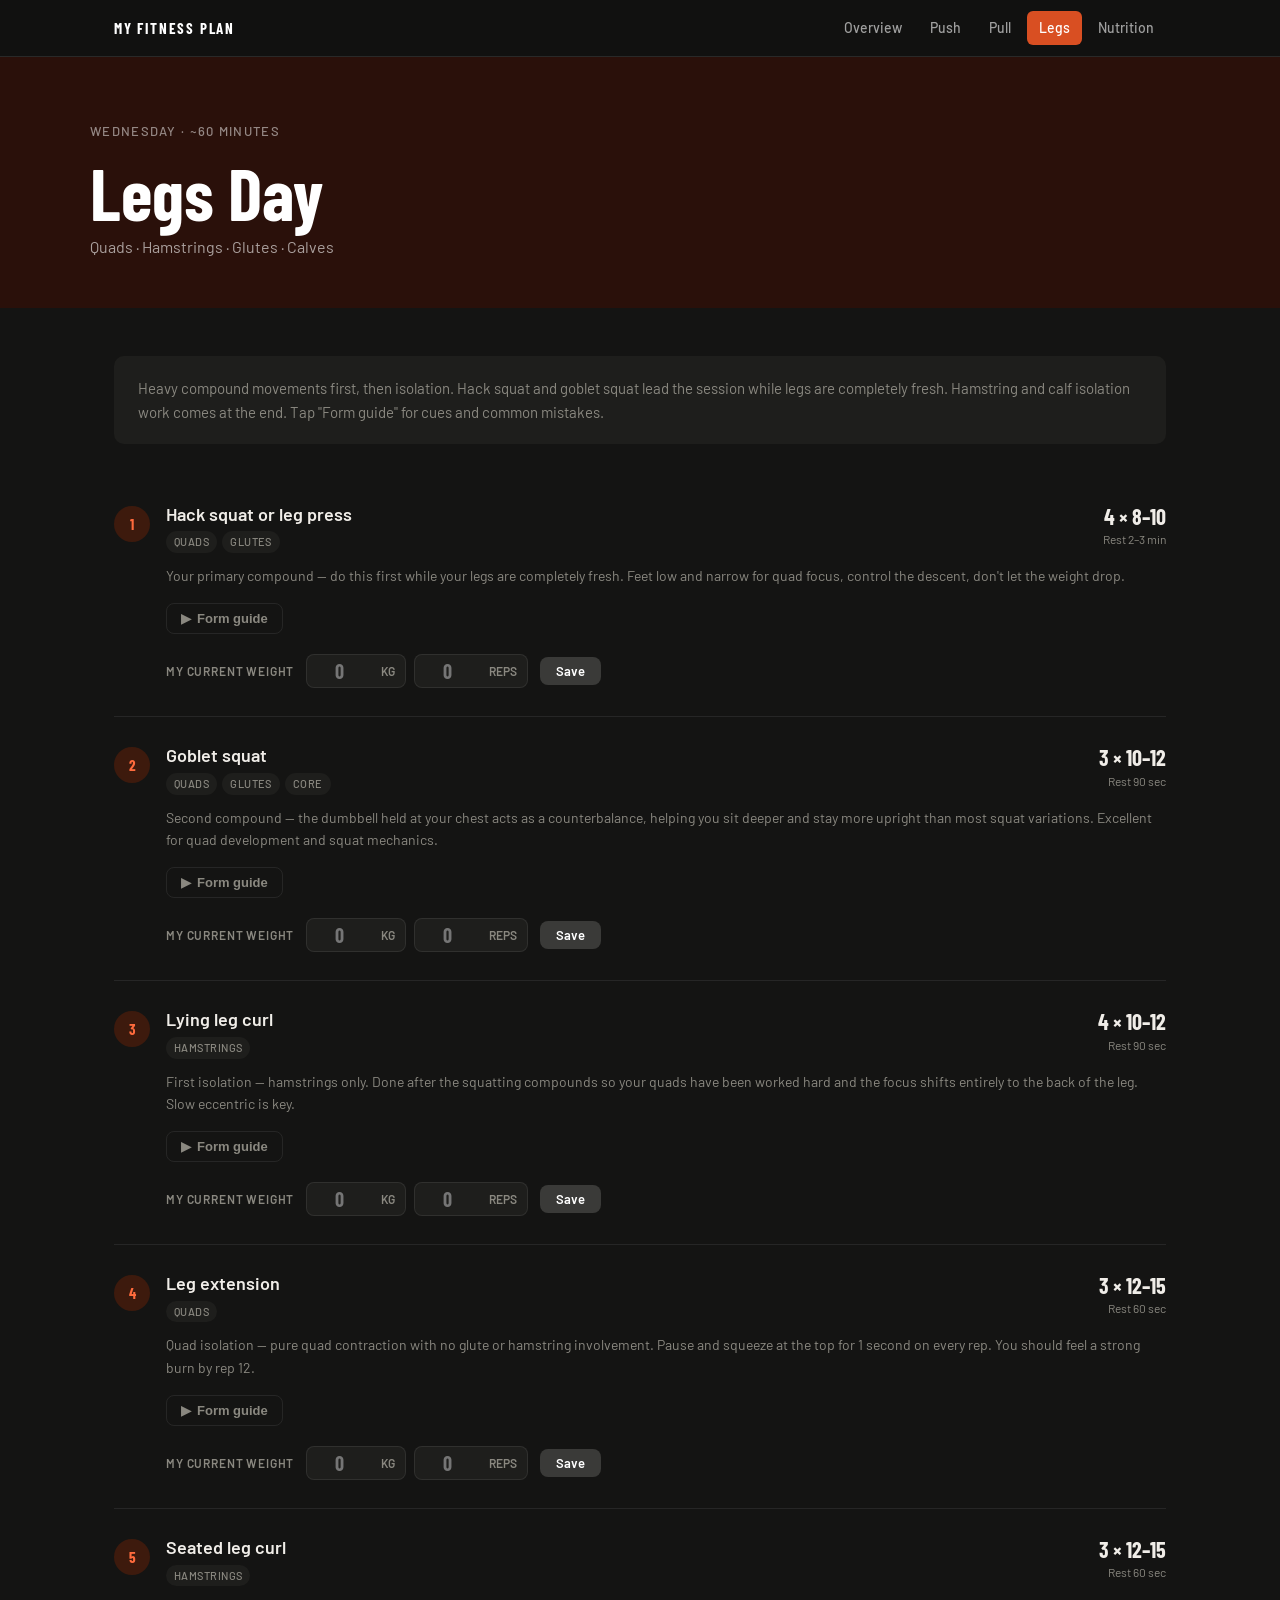
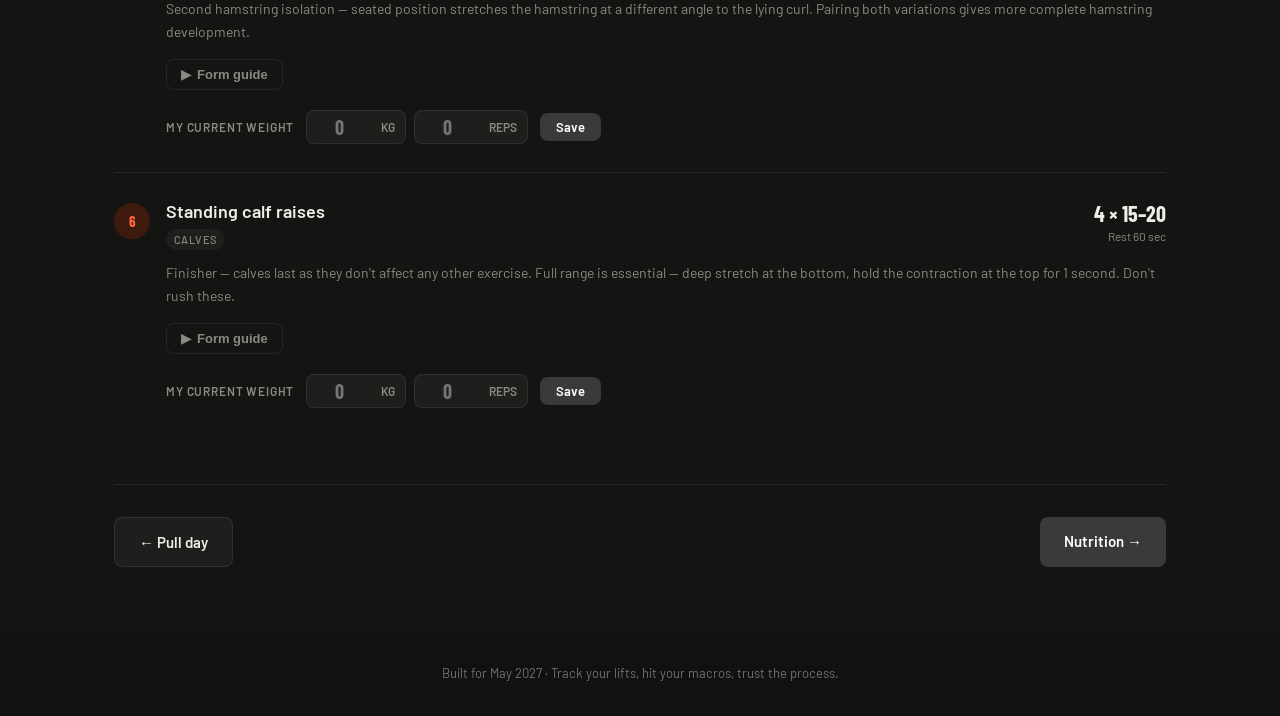
==== commit a9fcaa10: "Add files via upload" ====
--- a/legs.html
+++ b/legs.html
@@ -41,11 +41,12 @@
 
   <main class="main">
     <div class="workout-intro">
-      <p>The biggest session of the week. Lead with hack squat or leg press while your legs are completely fresh, then hammer the hamstrings from two angles. Don't skip calves. Tap "Form guide" on any exercise for cues and common mistakes.</p>
+      <p>Heavy compound movements first, then isolation. Hack squat and goblet squat lead the session while legs are completely fresh. Hamstring and calf isolation work comes at the end. Tap "Form guide" for cues and common mistakes.</p>
     </div>
 
     <div class="exercise-list">
 
+      <!-- 1. Hack squat / leg press — heavy compound -->
       <div class="exercise">
         <div class="exercise-header">
           <div class="ex-left">
@@ -57,14 +58,14 @@
           </div>
           <div class="ex-sets-info"><span class="ex-sets">4 × 8–10</span><span class="ex-rest">Rest 2–3 min</span></div>
         </div>
-        <p class="ex-tip">Feet low and narrow on the platform for maximum quad focus. Control the descent — don't let the weight drop. Full depth if your mobility allows.</p>
+        <p class="ex-tip">Your primary compound — do this first while your legs are completely fresh. Feet low and narrow for quad focus, control the descent, don't let the weight drop.</p>
         <div class="form-guide">
           <button class="form-toggle" id="btn-legs-1" onclick="toggleForm('legs-1')"><span class="arrow">▶</span> Form guide</button>
           <div class="form-details" id="form-legs-1">
             <div class="form-grid">
               <div class="form-col"><p class="form-col-label">Setup</p><ul class="form-cue-list"><li>Feet low and narrow for quad focus</li><li>Back flat against the pad</li><li>Unlock safety handles before lowering</li><li>Toes slightly pointed out — 15–30°</li></ul></div>
               <div class="form-col"><p class="form-col-label">Execution cues</p><ul class="form-cue-list"><li>Lower slowly — 3 seconds down</li><li>Aim for thighs parallel or below</li><li>Drive through the full foot on the way up</li><li>Don't lock knees fully at the top</li></ul></div>
-              <div class="form-col"><p class="form-col-label">Common mistakes</p><ul class="form-cue-list form-mistake-list"><li>Knees caving inward — push them out</li><li>Lower back peeling off the pad</li><li>Cutting depth short</li><li>Locking safeties before completing the set</li></ul></div>
+              <div class="form-col"><p class="form-col-label">Common mistakes</p><ul class="form-cue-list form-mistake-list"><li>Knees caving inward — push them out</li><li>Lower back peeling off the pad</li><li>Cutting depth short</li><li>Dropping the weight too fast</li></ul></div>
             </div>
           </div>
         </div>
@@ -79,10 +80,45 @@
         </div>
       </div>
 
+      <!-- 2. Goblet squat — compound -->
       <div class="exercise">
         <div class="exercise-header">
           <div class="ex-left">
             <span class="ex-num ex-num--legs">2</span>
+            <div>
+              <h3 class="ex-name">Goblet squat</h3>
+              <div class="ex-muscles"><span class="muscle-tag">quads</span><span class="muscle-tag">glutes</span><span class="muscle-tag">core</span></div>
+            </div>
+          </div>
+          <div class="ex-sets-info"><span class="ex-sets">3 × 10–12</span><span class="ex-rest">Rest 90 sec</span></div>
+        </div>
+        <p class="ex-tip">Second compound — the dumbbell held at your chest acts as a counterbalance, helping you sit deeper and stay more upright than most squat variations. Excellent for quad development and squat mechanics.</p>
+        <div class="form-guide">
+          <button class="form-toggle" id="btn-legs-2" onclick="toggleForm('legs-2')"><span class="arrow">▶</span> Form guide</button>
+          <div class="form-details" id="form-legs-2">
+            <div class="form-grid">
+              <div class="form-col"><p class="form-col-label">Setup</p><ul class="form-cue-list"><li>Hold dumbbell vertically at chest height with both hands</li><li>Feet shoulder-width apart, toes slightly out</li><li>Chest up, core braced throughout</li><li>Elbows pointing down inside the knees</li></ul></div>
+              <div class="form-col"><p class="form-col-label">Execution cues</p><ul class="form-cue-list"><li>Sit down between your heels — not forward</li><li>Keep chest up and torso as upright as possible</li><li>Drive knees out in line with toes</li><li>Push through the full foot to stand</li><li>Squeeze glutes at the top</li></ul></div>
+              <div class="form-col"><p class="form-col-label">Common mistakes</p><ul class="form-cue-list form-mistake-list"><li>Chest dropping forward — counterbalance should prevent this</li><li>Knees caving inward — actively push them out</li><li>Not going deep enough — aim for below parallel</li><li>Rising onto toes — keep heels flat</li></ul></div>
+            </div>
+          </div>
+        </div>
+        <div class="ex-tracker">
+          <label class="tracker-label">My current weight</label>
+          <div class="tracker-inputs">
+            <div class="tracker-field"><input type="number" class="tracker-input" id="legs-2-weight" placeholder="0" min="0" step="2.5" /><span class="tracker-unit">kg</span></div>
+            <div class="tracker-field"><input type="number" class="tracker-input" id="legs-2-reps" placeholder="0" min="0" max="20" /><span class="tracker-unit">reps</span></div>
+          </div>
+          <button class="save-btn save-btn--legs" onclick="saveExercise('legs-2')">Save</button>
+          <span class="save-confirm" id="legs-2-confirm">Saved ✓</span>
+        </div>
+      </div>
+
+      <!-- 3. Lying leg curl — hamstring isolation -->
+      <div class="exercise">
+        <div class="exercise-header">
+          <div class="ex-left">
+            <span class="ex-num ex-num--legs">3</span>
             <div>
               <h3 class="ex-name">Lying leg curl</h3>
               <div class="ex-muscles"><span class="muscle-tag">hamstrings</span></div>
@@ -90,10 +126,10 @@
           </div>
           <div class="ex-sets-info"><span class="ex-sets">4 × 10–12</span><span class="ex-rest">Rest 90 sec</span></div>
         </div>
-        <p class="ex-tip">Curl heels to glutes, squeeze at the top, then lower slowly over 3 seconds. The eccentric is where most hamstring growth happens — don't rush it.</p>
-        <div class="form-guide">
-          <button class="form-toggle" id="btn-legs-2" onclick="toggleForm('legs-2')"><span class="arrow">▶</span> Form guide</button>
-          <div class="form-details" id="form-legs-2">
+        <p class="ex-tip">First isolation — hamstrings only. Done after the squatting compounds so your quads have been worked hard and the focus shifts entirely to the back of the leg. Slow eccentric is key.</p>
+        <div class="form-guide">
+          <button class="form-toggle" id="btn-legs-3" onclick="toggleForm('legs-3')"><span class="arrow">▶</span> Form guide</button>
+          <div class="form-details" id="form-legs-3">
             <div class="form-grid">
               <div class="form-col"><p class="form-col-label">Setup</p><ul class="form-cue-list"><li>Adjust pad so it sits just above the heels</li><li>Lie face down, hips flat on the bench</li><li>Hold handles lightly for stability</li></ul></div>
               <div class="form-col"><p class="form-col-label">Execution cues</p><ul class="form-cue-list"><li>Curl heels toward glutes smoothly</li><li>Squeeze hard at the top — pause 1 second</li><li>Lower over 3 seconds — don't let it drop</li><li>Hips stay flat — don't lift them to assist</li></ul></div>
@@ -104,18 +140,19 @@
         <div class="ex-tracker">
           <label class="tracker-label">My current weight</label>
           <div class="tracker-inputs">
-            <div class="tracker-field"><input type="number" class="tracker-input" id="legs-2-weight" placeholder="0" min="0" step="2.5" /><span class="tracker-unit">kg</span></div>
-            <div class="tracker-field"><input type="number" class="tracker-input" id="legs-2-reps" placeholder="0" min="0" max="20" /><span class="tracker-unit">reps</span></div>
-          </div>
-          <button class="save-btn save-btn--legs" onclick="saveExercise('legs-2')">Save</button>
-          <span class="save-confirm" id="legs-2-confirm">Saved ✓</span>
-        </div>
-      </div>
-
-      <div class="exercise">
-        <div class="exercise-header">
-          <div class="ex-left">
-            <span class="ex-num ex-num--legs">3</span>
+            <div class="tracker-field"><input type="number" class="tracker-input" id="legs-3-weight" placeholder="0" min="0" step="2.5" /><span class="tracker-unit">kg</span></div>
+            <div class="tracker-field"><input type="number" class="tracker-input" id="legs-3-reps" placeholder="0" min="0" max="20" /><span class="tracker-unit">reps</span></div>
+          </div>
+          <button class="save-btn save-btn--legs" onclick="saveExercise('legs-3')">Save</button>
+          <span class="save-confirm" id="legs-3-confirm">Saved ✓</span>
+        </div>
+      </div>
+
+      <!-- 4. Leg extension — quad isolation -->
+      <div class="exercise">
+        <div class="exercise-header">
+          <div class="ex-left">
+            <span class="ex-num ex-num--legs">4</span>
             <div>
               <h3 class="ex-name">Leg extension</h3>
               <div class="ex-muscles"><span class="muscle-tag">quads</span></div>
@@ -123,10 +160,10 @@
           </div>
           <div class="ex-sets-info"><span class="ex-sets">3 × 12–15</span><span class="ex-rest">Rest 60 sec</span></div>
         </div>
-        <p class="ex-tip">Pause and squeeze at the top for 1 second on every rep. Pure quad isolation — you should feel a strong burn by rep 12. Control the weight on the way down.</p>
-        <div class="form-guide">
-          <button class="form-toggle" id="btn-legs-3" onclick="toggleForm('legs-3')"><span class="arrow">▶</span> Form guide</button>
-          <div class="form-details" id="form-legs-3">
+        <p class="ex-tip">Quad isolation — pure quad contraction with no glute or hamstring involvement. Pause and squeeze at the top for 1 second on every rep. You should feel a strong burn by rep 12.</p>
+        <div class="form-guide">
+          <button class="form-toggle" id="btn-legs-4" onclick="toggleForm('legs-4')"><span class="arrow">▶</span> Form guide</button>
+          <div class="form-details" id="form-legs-4">
             <div class="form-grid">
               <div class="form-col"><p class="form-col-label">Setup</p><ul class="form-cue-list"><li>Adjust seat so knees are at the edge of the seat</li><li>Pad rests on lower shin, just above ankles</li><li>Sit upright, grip handles</li></ul></div>
               <div class="form-col"><p class="form-col-label">Execution cues</p><ul class="form-cue-list"><li>Extend fully — squeeze quads hard at the top</li><li>Pause for 1 second at full extension</li><li>Lower slowly — 2–3 seconds</li><li>Don't let the stack touch between reps</li></ul></div>
@@ -137,18 +174,19 @@
         <div class="ex-tracker">
           <label class="tracker-label">My current weight</label>
           <div class="tracker-inputs">
-            <div class="tracker-field"><input type="number" class="tracker-input" id="legs-3-weight" placeholder="0" min="0" step="2.5" /><span class="tracker-unit">kg</span></div>
-            <div class="tracker-field"><input type="number" class="tracker-input" id="legs-3-reps" placeholder="0" min="0" max="20" /><span class="tracker-unit">reps</span></div>
-          </div>
-          <button class="save-btn save-btn--legs" onclick="saveExercise('legs-3')">Save</button>
-          <span class="save-confirm" id="legs-3-confirm">Saved ✓</span>
-        </div>
-      </div>
-
-      <div class="exercise">
-        <div class="exercise-header">
-          <div class="ex-left">
-            <span class="ex-num ex-num--legs">4</span>
+            <div class="tracker-field"><input type="number" class="tracker-input" id="legs-4-weight" placeholder="0" min="0" step="2.5" /><span class="tracker-unit">kg</span></div>
+            <div class="tracker-field"><input type="number" class="tracker-input" id="legs-4-reps" placeholder="0" min="0" max="20" /><span class="tracker-unit">reps</span></div>
+          </div>
+          <button class="save-btn save-btn--legs" onclick="saveExercise('legs-4')">Save</button>
+          <span class="save-confirm" id="legs-4-confirm">Saved ✓</span>
+        </div>
+      </div>
+
+      <!-- 5. Seated leg curl — hamstring isolation -->
+      <div class="exercise">
+        <div class="exercise-header">
+          <div class="ex-left">
+            <span class="ex-num ex-num--legs">5</span>
             <div>
               <h3 class="ex-name">Seated leg curl</h3>
               <div class="ex-muscles"><span class="muscle-tag">hamstrings</span></div>
@@ -156,10 +194,10 @@
           </div>
           <div class="ex-sets-info"><span class="ex-sets">3 × 12–15</span><span class="ex-rest">Rest 60 sec</span></div>
         </div>
-        <p class="ex-tip">The seated position stretches the hamstring at a different angle to the lying curl — pairing both in the same session gives more complete hamstring development.</p>
-        <div class="form-guide">
-          <button class="form-toggle" id="btn-legs-4" onclick="toggleForm('legs-4')"><span class="arrow">▶</span> Form guide</button>
-          <div class="form-details" id="form-legs-4">
+        <p class="ex-tip">Second hamstring isolation — seated position stretches the hamstring at a different angle to the lying curl. Pairing both variations gives more complete hamstring development.</p>
+        <div class="form-guide">
+          <button class="form-toggle" id="btn-legs-5" onclick="toggleForm('legs-5')"><span class="arrow">▶</span> Form guide</button>
+          <div class="form-details" id="form-legs-5">
             <div class="form-grid">
               <div class="form-col"><p class="form-col-label">Setup</p><ul class="form-cue-list"><li>Adjust back pad so knees sit just off the seat edge</li><li>Top pad rests on lower quads</li><li>Feet flexed, toes pointing up</li></ul></div>
               <div class="form-col"><p class="form-col-label">Execution cues</p><ul class="form-cue-list"><li>Curl as far as the machine allows</li><li>Squeeze at full contraction</li><li>Lower slowly — 3 seconds</li><li>Feel the hamstring stretch on the return</li></ul></div>
@@ -170,47 +208,15 @@
         <div class="ex-tracker">
           <label class="tracker-label">My current weight</label>
           <div class="tracker-inputs">
-            <div class="tracker-field"><input type="number" class="tracker-input" id="legs-4-weight" placeholder="0" min="0" step="2.5" /><span class="tracker-unit">kg</span></div>
-            <div class="tracker-field"><input type="number" class="tracker-input" id="legs-4-reps" placeholder="0" min="0" max="20" /><span class="tracker-unit">reps</span></div>
-          </div>
-          <button class="save-btn save-btn--legs" onclick="saveExercise('legs-4')">Save</button>
-          <span class="save-confirm" id="legs-4-confirm">Saved ✓</span>
-        </div>
-      </div>
-
-      <div class="exercise">
-        <div class="exercise-header">
-          <div class="ex-left">
-            <span class="ex-num ex-num--legs">5</span>
-            <div>
-              <h3 class="ex-name">Walking lunges</h3>
-              <div class="ex-muscles"><span class="muscle-tag">quads</span><span class="muscle-tag">glutes</span><span class="muscle-tag">hamstrings</span></div>
-            </div>
-          </div>
-          <div class="ex-sets-info"><span class="ex-sets">3 × 10/leg</span><span class="ex-rest">Rest 90 sec</span></div>
-        </div>
-        <p class="ex-tip">Keep torso upright throughout. Knee tracks over your second toe — don't let it cave inward. Full stride length activates more glute. Use dumbbells to add load.</p>
-        <div class="form-guide">
-          <button class="form-toggle" id="btn-legs-5" onclick="toggleForm('legs-5')"><span class="arrow">▶</span> Form guide</button>
-          <div class="form-details" id="form-legs-5">
-            <div class="form-grid">
-              <div class="form-col"><p class="form-col-label">Setup</p><ul class="form-cue-list"><li>Stand tall, core braced</li><li>Dumbbells at sides if adding load</li><li>Take a long stride forward</li></ul></div>
-              <div class="form-col"><p class="form-col-label">Execution cues</p><ul class="form-cue-list"><li>Keep torso upright — don't lean forward</li><li>Front knee tracks over second toe</li><li>Lower back knee toward floor — 1–2 inches off</li><li>Drive through front heel to step forward</li></ul></div>
-              <div class="form-col"><p class="form-col-label">Common mistakes</p><ul class="form-cue-list form-mistake-list"><li>Front knee caving inward</li><li>Torso leaning too far forward</li><li>Short stride — limits glute activation</li><li>Back knee slamming the floor</li></ul></div>
-            </div>
-          </div>
-        </div>
-        <div class="ex-tracker">
-          <label class="tracker-label">My current weight</label>
-          <div class="tracker-inputs">
             <div class="tracker-field"><input type="number" class="tracker-input" id="legs-5-weight" placeholder="0" min="0" step="2.5" /><span class="tracker-unit">kg</span></div>
-            <div class="tracker-field"><input type="number" class="tracker-input" id="legs-5-reps" placeholder="0" min="0" max="30" /><span class="tracker-unit">reps</span></div>
+            <div class="tracker-field"><input type="number" class="tracker-input" id="legs-5-reps" placeholder="0" min="0" max="20" /><span class="tracker-unit">reps</span></div>
           </div>
           <button class="save-btn save-btn--legs" onclick="saveExercise('legs-5')">Save</button>
           <span class="save-confirm" id="legs-5-confirm">Saved ✓</span>
         </div>
       </div>
 
+      <!-- 6. Standing calf raises — isolation finisher -->
       <div class="exercise">
         <div class="exercise-header">
           <div class="ex-left">
@@ -222,7 +228,7 @@
           </div>
           <div class="ex-sets-info"><span class="ex-sets">4 × 15–20</span><span class="ex-rest">Rest 60 sec</span></div>
         </div>
-        <p class="ex-tip">Full range of motion is essential — deep stretch at the bottom, hold the contraction at the top for 1 second. Calves respond to volume, so don't rush through these.</p>
+        <p class="ex-tip">Finisher — calves last as they don't affect any other exercise. Full range is essential — deep stretch at the bottom, hold the contraction at the top for 1 second. Don't rush these.</p>
         <div class="form-guide">
           <button class="form-toggle" id="btn-legs-6" onclick="toggleForm('legs-6')"><span class="arrow">▶</span> Form guide</button>
           <div class="form-details" id="form-legs-6">
@@ -245,13 +251,11 @@
       </div>
 
     </div>
-
     <div class="workout-nav">
       <a href="pull.html" class="wn-btn wn-btn--secondary">← Pull day</a>
       <a href="nutrition.html" class="wn-btn wn-btn--primary">Nutrition →</a>
     </div>
   </main>
-
   <footer class="footer"><p>Built for May 2027 · Track your lifts, hit your macros, trust the process.</p></footer>
   <script src="script.js"></script>
 </body>
--- a/style.css
+++ b/style.css
@@ -1,33 +1,21 @@
 :root {
-  --push: #22C98A;
-  --push-light: #0E3D2B;
-  --push-dark: #16A370;
-  --pull: #4DA6FF;
-  --pull-light: #0D2540;
-  --pull-dark: #2A7FD4;
-  --legs: #FF6B3D;
-  --legs-light: #3D1A0D;
-  --legs-dark: #D94F22;
-  --neutral: #111110;
-  --neutral-mid: #3A3A38;
-  --neutral-light: #1E1E1C;
-  --border: rgba(255,255,255,0.08);
-  --white: #141413;
-  --text: #F0EDE8;
-  --text-muted: #8A8880;
+  --push: #22C98A; --push-light: #0E3D2B; --push-dark: #16A370;
+  --pull: #4DA6FF; --pull-light: #0D2540; --pull-dark: #2A7FD4;
+  --legs: #FF6B3D; --legs-light: #3D1A0D; --legs-dark: #D94F22;
+  --neutral: #111110; --neutral-mid: #3A3A38; --neutral-light: #1E1E1C;
+  --border: rgba(255,255,255,0.08); --white: #141413;
+  --text: #F0EDE8; --text-muted: #8A8880;
   --font-display: 'Barlow Condensed', sans-serif;
   --font-body: 'Barlow', sans-serif;
 }
-
 *, *::before, *::after { box-sizing: border-box; margin: 0; padding: 0; }
 html { scroll-behavior: smooth; }
 body { font-family: var(--font-body); font-size: 16px; line-height: 1.6; color: var(--text); background: var(--white); -webkit-font-smoothing: antialiased; }
-
 .nav { position: sticky; top: 0; z-index: 100; background: var(--neutral); border-bottom: 1px solid rgba(255,255,255,0.1); }
 .nav-inner { max-width: 1100px; margin: 0 auto; padding: 0 1.5rem; height: 56px; display: flex; align-items: center; justify-content: space-between; }
 .nav-logo { font-family: var(--font-display); font-size: 15px; font-weight: 700; letter-spacing: 0.12em; color: #fff; flex-shrink: 0; }
 .nav-links { display: flex; gap: 4px; align-items: center; }
-.nav-link { font-family: var(--font-body); font-size: 14px; font-weight: 500; color: rgba(255,255,255,0.6); text-decoration: none; padding: 6px 12px; border-radius: 6px; transition: color 0.15s, background 0.15s; }
+.nav-link { font-size: 14px; font-weight: 500; color: rgba(255,255,255,0.6); text-decoration: none; padding: 6px 12px; border-radius: 6px; transition: color 0.15s, background 0.15s; }
 .nav-link:hover { color: #fff; background: rgba(255,255,255,0.1); }
 .nav-link.active { color: #fff; background: rgba(255,255,255,0.15); }
 .nav-link.push.active, .nav-link.push:hover { color: #fff; background: var(--push-dark); }
@@ -36,41 +24,37 @@
 .hamburger { display: none; background: none; border: none; color: #fff; font-size: 22px; cursor: pointer; padding: 4px 8px; }
 .mobile-menu { display: none; flex-direction: column; background: var(--neutral); border-top: 1px solid rgba(255,255,255,0.1); padding: 0.5rem 1rem; }
 .mobile-menu.open { display: flex; }
-.mobile-link { font-size: 15px; font-weight: 500; color: rgba(255,255,255,0.7); text-decoration: none; padding: 10px 8px; border-bottom: 1px solid rgba(255,255,255,0.07); transition: color 0.15s; }
+.mobile-link { font-size: 15px; font-weight: 500; color: rgba(255,255,255,0.7); text-decoration: none; padding: 10px 8px; border-bottom: 1px solid rgba(255,255,255,0.07); }
 .mobile-link:last-child { border-bottom: none; }
 .mobile-link:hover, .mobile-link.active { color: #fff; }
 .mobile-link.push.active { color: var(--push); }
 .mobile-link.pull.active { color: var(--pull); }
 .mobile-link.legs.active { color: var(--legs); }
-
 .hero { background: var(--neutral); color: #fff; padding: 5rem 1.5rem 0; }
 .hero-inner { max-width: 1100px; margin: 0 auto; }
 .hero-eyebrow { font-size: 13px; font-weight: 500; letter-spacing: 0.1em; text-transform: uppercase; color: rgba(255,255,255,0.5); margin-bottom: 1rem; }
-.hero-title { font-family: var(--font-display); font-size: clamp(52px, 8vw, 96px); font-weight: 700; line-height: 0.95; letter-spacing: -0.01em; margin-bottom: 1rem; }
+.hero-title { font-family: var(--font-display); font-size: clamp(52px,8vw,96px); font-weight: 700; line-height: 0.95; margin-bottom: 1rem; }
 .hero-title em { font-style: italic; color: var(--push); }
 .hero-sub { font-size: 18px; color: rgba(255,255,255,0.6); margin-bottom: 3rem; }
-.hero-stats { max-width: 1100px; margin: 0 auto; display: flex; align-items: stretch; border-top: 1px solid rgba(255,255,255,0.1); flex-wrap: wrap; }
+.hero-stats { max-width: 1100px; margin: 0 auto; display: flex; border-top: 1px solid rgba(255,255,255,0.1); flex-wrap: wrap; }
 .hero-stat { padding: 1.5rem 2rem 1.5rem 0; display: flex; flex-direction: column; gap: 4px; flex: 1; min-width: 140px; }
 .hero-stat-divider { width: 1px; background: rgba(255,255,255,0.1); margin: 1rem 2rem 1rem 0; }
 .hero-stat-val { font-family: var(--font-display); font-size: 36px; font-weight: 700; color: #fff; line-height: 1; }
 .hero-stat-unit { font-size: 18px; font-weight: 600; color: rgba(255,255,255,0.5); margin-left: 2px; }
 .hero-stat-label { font-size: 12px; font-weight: 500; color: rgba(255,255,255,0.45); text-transform: uppercase; letter-spacing: 0.06em; }
-
 .workout-hero { padding: 4rem 1.5rem 3rem; color: #fff; }
 .workout-hero--push { background: #0A2018; }
 .workout-hero--pull { background: #0A1829; }
 .workout-hero--legs { background: #2A100A; }
 .workout-hero--nutrition { background: var(--neutral); }
 .workout-hero .hero-inner { max-width: 1100px; margin: 0 auto; }
-.workout-hero .hero-title { font-size: clamp(42px, 6vw, 72px); margin-bottom: 0.5rem; }
+.workout-hero .hero-title { font-size: clamp(42px,6vw,72px); margin-bottom: 0.5rem; }
 .workout-hero .hero-sub { margin-bottom: 0; font-size: 16px; }
-
 .main { max-width: 1100px; margin: 0 auto; padding: 3rem 1.5rem 4rem; }
 .section { margin-bottom: 4rem; }
 .section-eyebrow { font-size: 12px; font-weight: 600; letter-spacing: 0.1em; text-transform: uppercase; color: var(--text-muted); margin-bottom: 0.5rem; }
-.section-title { font-family: var(--font-display); font-size: clamp(28px, 4vw, 40px); font-weight: 700; letter-spacing: -0.01em; margin-bottom: 2rem; color: var(--text); }
-
-.phases { display: grid; grid-template-columns: repeat(auto-fit, minmax(240px, 1fr)); gap: 16px; }
+.section-title { font-family: var(--font-display); font-size: clamp(28px,4vw,40px); font-weight: 700; margin-bottom: 2rem; color: var(--text); }
+.phases { display: grid; grid-template-columns: repeat(auto-fit,minmax(240px,1fr)); gap: 16px; }
 .phase { border: 1px solid var(--border); border-radius: 12px; padding: 1.5rem; transition: box-shadow 0.2s; }
 .phase:hover { box-shadow: 0 4px 20px rgba(0,0,0,0.4); }
 .phase--current { border-color: var(--push); border-width: 2px; }
@@ -88,14 +72,13 @@
 .phase-metric { display: flex; flex-direction: column; }
 .pm-val { font-family: var(--font-display); font-size: 18px; font-weight: 700; color: var(--text); line-height: 1.1; }
 .pm-label { font-size: 11px; color: var(--text-muted); text-transform: uppercase; letter-spacing: 0.05em; }
-
-.schedule { display: grid; grid-template-columns: repeat(7, 1fr); gap: 8px; }
+.schedule { display: grid; grid-template-columns: repeat(7,1fr); gap: 8px; }
 .schedule-day { border: 1px solid var(--border); border-radius: 10px; padding: 1rem 0.75rem; display: flex; flex-direction: column; gap: 4px; text-decoration: none; transition: transform 0.15s, box-shadow 0.15s; }
 a.schedule-day:hover { transform: translateY(-2px); box-shadow: 0 6px 20px rgba(0,0,0,0.3); }
 .schedule-day--push { border-color: var(--push); background: var(--push-light); }
 .schedule-day--pull { border-color: var(--pull); background: var(--pull-light); }
 .schedule-day--legs { border-color: var(--legs); background: var(--legs-light); }
-.schedule-day--rest { background: var(--neutral-light); border: 1px solid var(--border); }
+.schedule-day--rest { background: var(--neutral-light); }
 .sd-day { font-size: 10px; font-weight: 600; text-transform: uppercase; letter-spacing: 0.07em; color: var(--text-muted); }
 .sd-label { font-family: var(--font-display); font-size: 18px; font-weight: 700; color: var(--text); }
 .schedule-day--push .sd-label { color: var(--push); }
@@ -103,17 +86,14 @@
 .schedule-day--legs .sd-label { color: var(--legs); }
 .sd-focus { font-size: 11px; color: var(--text-muted); line-height: 1.4; }
 .sd-arrow { font-size: 16px; color: var(--text-muted); margin-top: 4px; }
-
-.rules { display: flex; flex-direction: column; gap: 0; }
+.rules { display: flex; flex-direction: column; }
 .rule { display: flex; gap: 1.25rem; align-items: flex-start; padding: 1.5rem 0; border-bottom: 1px solid var(--border); }
 .rule:last-child { border-bottom: none; }
 .rule-num { font-family: var(--font-display); font-size: 32px; font-weight: 700; color: #2A2A28; line-height: 1; min-width: 40px; }
 .rule-title { font-size: 16px; font-weight: 600; margin-bottom: 4px; }
 .rule-desc { font-size: 14px; color: var(--text-muted); line-height: 1.6; }
-
 .workout-intro { background: var(--neutral-light); border-radius: 10px; padding: 1.25rem 1.5rem; margin-bottom: 2rem; font-size: 15px; color: var(--text-muted); line-height: 1.6; }
-
-.exercise-list { display: flex; flex-direction: column; gap: 0; }
+.exercise-list { display: flex; flex-direction: column; }
 .exercise { border-bottom: 1px solid var(--border); padding: 1.75rem 0; }
 .exercise:last-child { border-bottom: none; }
 .exercise-header { display: flex; justify-content: space-between; align-items: flex-start; gap: 1rem; margin-bottom: 0.75rem; flex-wrap: wrap; }
@@ -129,13 +109,10 @@
 .ex-sets { display: block; font-family: var(--font-display); font-size: 22px; font-weight: 700; color: var(--text); line-height: 1.1; }
 .ex-rest { display: block; font-size: 12px; color: var(--text-muted); margin-top: 2px; }
 .ex-tip { font-size: 14px; color: var(--text-muted); line-height: 1.6; margin-bottom: 1rem; padding-left: calc(36px + 1rem); }
-
-/* Form guide accordion */
 .form-guide { padding-left: calc(36px + 1rem); margin-bottom: 1.25rem; }
 .form-toggle { background: none; border: 1px solid var(--border); border-radius: 8px; padding: 7px 14px; font-size: 13px; font-weight: 600; color: var(--text-muted); cursor: pointer; transition: all 0.15s; display: flex; align-items: center; gap: 6px; }
 .form-toggle:hover { border-color: rgba(255,255,255,0.2); color: var(--text); }
-.form-toggle .arrow { transition: transform 0.2s; display: inline-block; }
-.form-toggle.open .arrow { transform: rotate(90deg); }
+.form-toggle .arrow { transition: transform 0.2s; }
 .form-details { display: none; margin-top: 10px; border: 1px solid var(--border); border-radius: 10px; overflow: hidden; }
 .form-details.open { display: block; }
 .form-grid { display: grid; grid-template-columns: 1fr 1fr 1fr; }
@@ -145,8 +122,7 @@
 .form-cue-list { list-style: none; padding: 0; margin: 0; display: flex; flex-direction: column; gap: 6px; }
 .form-cue-list li { font-size: 13px; color: var(--text-muted); line-height: 1.5; display: flex; align-items: flex-start; gap: 6px; }
 .form-cue-list li::before { content: '→'; color: var(--text-muted); flex-shrink: 0; font-size: 11px; margin-top: 2px; }
-.form-mistake-list li::before { content: '✕'; color: var(--legs); flex-shrink: 0; }
-
+.form-mistake-list li::before { content: '✕'; color: var(--legs); }
 .ex-tracker { padding-left: calc(36px + 1rem); display: flex; align-items: center; gap: 12px; flex-wrap: wrap; }
 .tracker-label { font-size: 12px; font-weight: 600; text-transform: uppercase; letter-spacing: 0.07em; color: var(--text-muted); }
 .tracker-inputs { display: flex; gap: 8px; }
@@ -161,7 +137,6 @@
 .save-btn--legs:hover { background: var(--legs-dark); }
 .save-confirm { font-size: 13px; font-weight: 600; color: var(--push); opacity: 0; transition: opacity 0.3s; }
 .save-confirm.visible { opacity: 1; }
-
 .workout-nav { display: flex; gap: 12px; justify-content: space-between; margin-top: 3rem; padding-top: 2rem; border-top: 1px solid var(--border); flex-wrap: wrap; }
 .wn-btn { padding: 12px 24px; border-radius: 8px; font-size: 15px; font-weight: 600; text-decoration: none; transition: opacity 0.15s, transform 0.1s; }
 .wn-btn:hover { opacity: 0.85; transform: translateY(-1px); }
@@ -170,54 +145,32 @@
 .wn-btn--pull { background: var(--pull); color: #fff; }
 .wn-btn--legs { background: var(--legs); color: #fff; }
 .wn-btn--push { background: var(--push); color: #111; }
-
-.macro-grid { display: grid; grid-template-columns: repeat(auto-fit, minmax(200px, 1fr)); gap: 12px; margin-bottom: 0; }
+.macro-grid { display: grid; grid-template-columns: repeat(auto-fit,minmax(200px,1fr)); gap: 12px; }
 .macro-card { border-radius: 12px; padding: 1.5rem; display: flex; flex-direction: column; gap: 4px; }
 .macro-card--calories { background: #0A0A09; color: #fff; border: 1px solid var(--border); }
-.macro-card--protein { background: var(--push-light); color: var(--text); }
-.macro-card--carbs { background: var(--pull-light); color: var(--text); }
-.macro-card--fat { background: #3A2800; color: var(--text); }
+.macro-card--protein { background: var(--push-light); }
+.macro-card--carbs { background: var(--pull-light); }
+.macro-card--fat { background: #3A2800; }
 .macro-rank { font-size: 11px; font-weight: 600; text-transform: uppercase; letter-spacing: 0.07em; opacity: 0.6; }
 .macro-val { font-family: var(--font-display); font-size: 40px; font-weight: 700; line-height: 1; }
 .macro-unit { font-size: 13px; font-weight: 600; text-transform: uppercase; letter-spacing: 0.06em; opacity: 0.7; margin-bottom: 8px; }
 .macro-desc { font-size: 13px; line-height: 1.55; opacity: 0.8; }
-
-.meals { display: flex; flex-direction: column; gap: 0; }
-.meal { display: grid; grid-template-columns: 160px 1fr; gap: 1.5rem; padding: 1.5rem 0; border-bottom: 1px solid var(--border); align-items: start; }
-.meal:last-child { border-bottom: none; }
-.meal-time { font-size: 12px; font-weight: 600; text-transform: uppercase; letter-spacing: 0.07em; color: var(--text-muted); padding-top: 4px; }
-.meal-name { font-size: 17px; font-weight: 600; margin-bottom: 0.75rem; }
-.meal-foods { display: flex; flex-direction: column; gap: 0; }
-.meal-food { display: flex; justify-content: space-between; align-items: baseline; padding: 5px 0; border-bottom: 1px solid var(--border); font-size: 14px; color: var(--text); }
-.meal-food:last-child { border-bottom: none; }
-.food-macro { font-size: 12px; color: var(--text-muted); font-weight: 500; white-space: nowrap; margin-left: 12px; }
-.meal-totals { margin-top: 0.75rem; font-size: 13px; font-weight: 600; color: var(--text-muted); background: var(--neutral-light); padding: 6px 10px; border-radius: 6px; display: inline-block; }
-
-.footer { background: var(--neutral); color: rgba(255,255,255,0.4); text-align: center; padding: 2rem 1.5rem; font-size: 13px; letter-spacing: 0.02em; }
-
+.footer { background: var(--neutral); color: rgba(255,255,255,0.4); text-align: center; padding: 2rem 1.5rem; font-size: 13px; }
 @media (max-width: 768px) {
   .nav-links { display: none; }
   .hamburger { display: block; }
   .hero { padding: 3rem 1.25rem 0; }
-  .hero-stats { flex-wrap: wrap; }
   .hero-stat { min-width: 120px; padding: 1.25rem 1rem 1.25rem 0; }
   .hero-stat-divider { display: none; }
-  .schedule { grid-template-columns: repeat(3, 1fr); }
+  .schedule { grid-template-columns: repeat(3,1fr); }
   .phases { grid-template-columns: 1fr; }
   .ex-tip, .ex-tracker, .form-guide { padding-left: 0; }
   .form-grid { grid-template-columns: 1fr; }
   .form-col { border-right: none; border-bottom: 1px solid var(--border); }
   .form-col:last-child { border-bottom: none; }
-  .meal { grid-template-columns: 1fr; gap: 0.5rem; }
-  .meal-time { font-size: 11px; padding-top: 0; }
   .workout-nav { flex-direction: column; }
   .wn-btn { text-align: center; }
 }
 @media (max-width: 500px) {
-  .schedule { grid-template-columns: repeat(2, 1fr); }
-  .hero-stat-val { font-size: 28px; }
-  .macro-grid { grid-template-columns: 1fr 1fr; }
+  .schedule { grid-template-columns: repeat(2,1fr); }
 }
-@media (prefers-reduced-motion: reduce) {
-  *, *::before, *::after { transition: none !important; animation: none !important; }
-}
